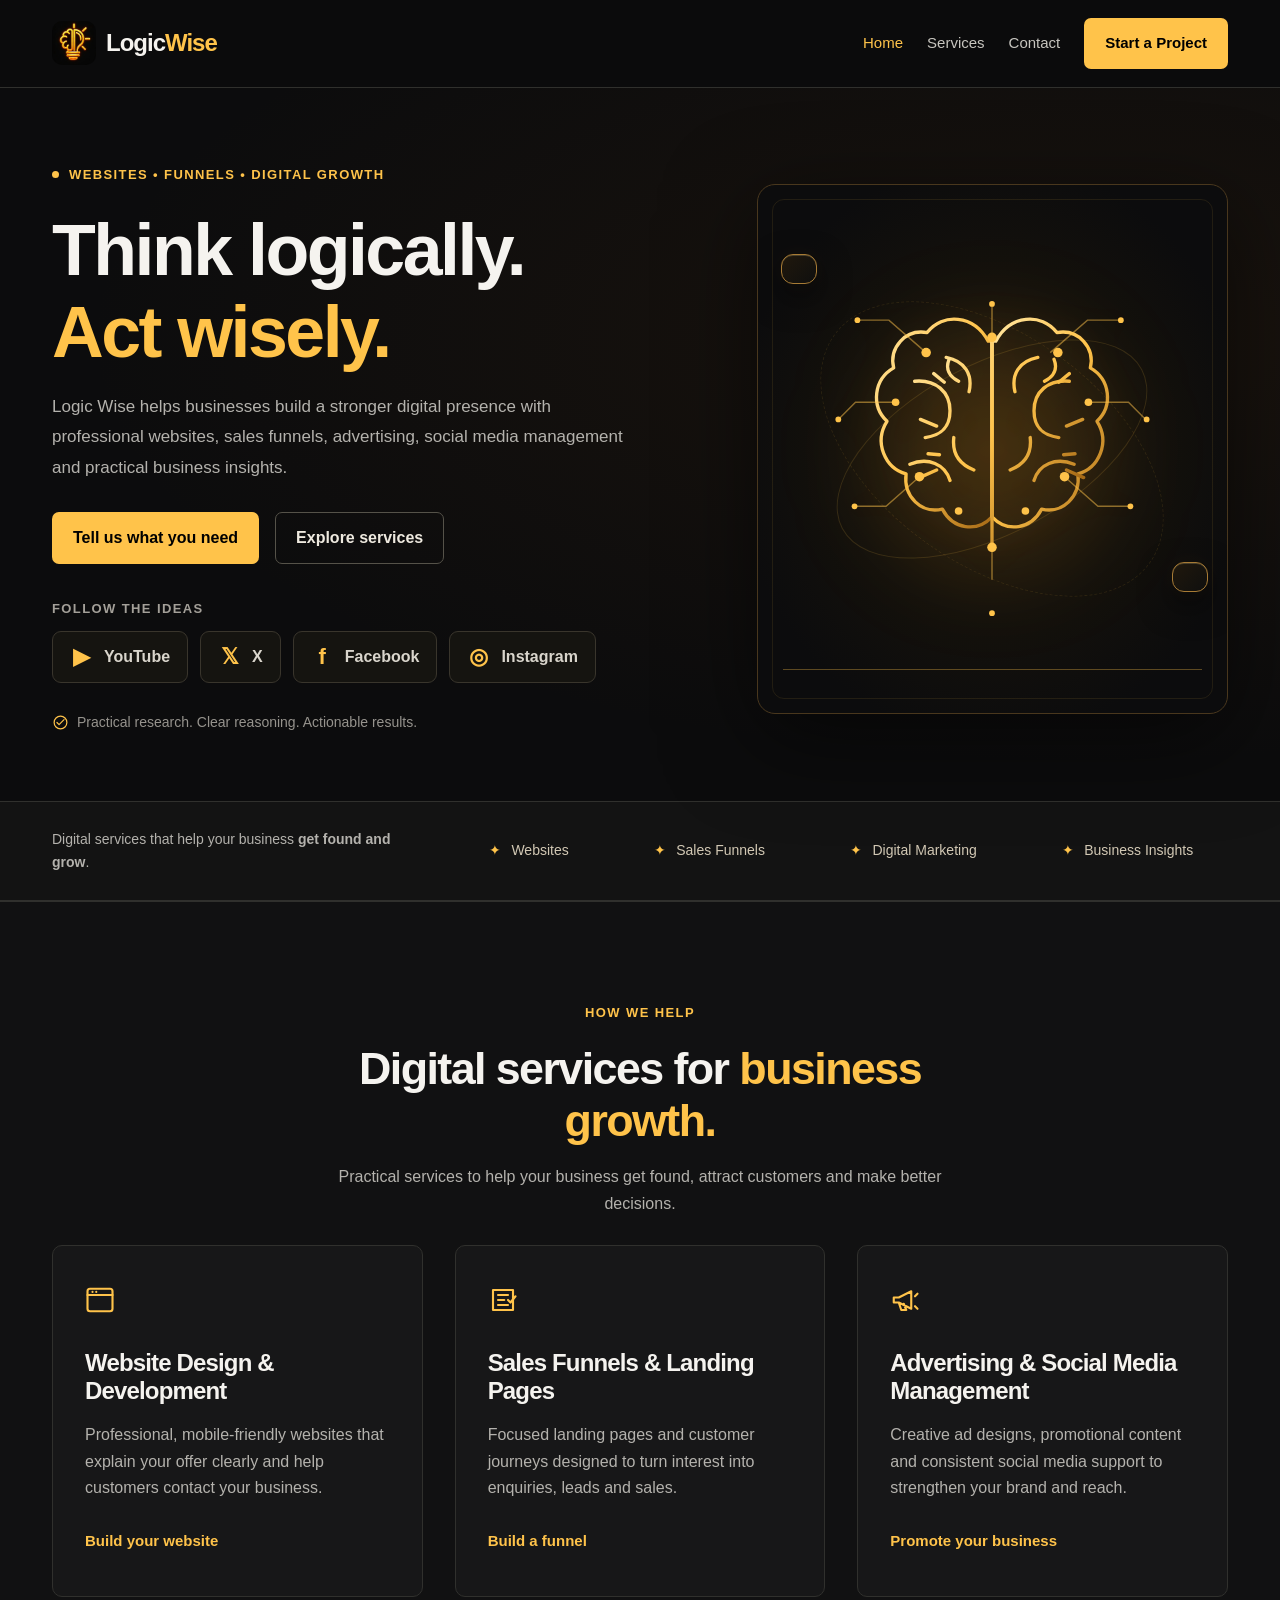
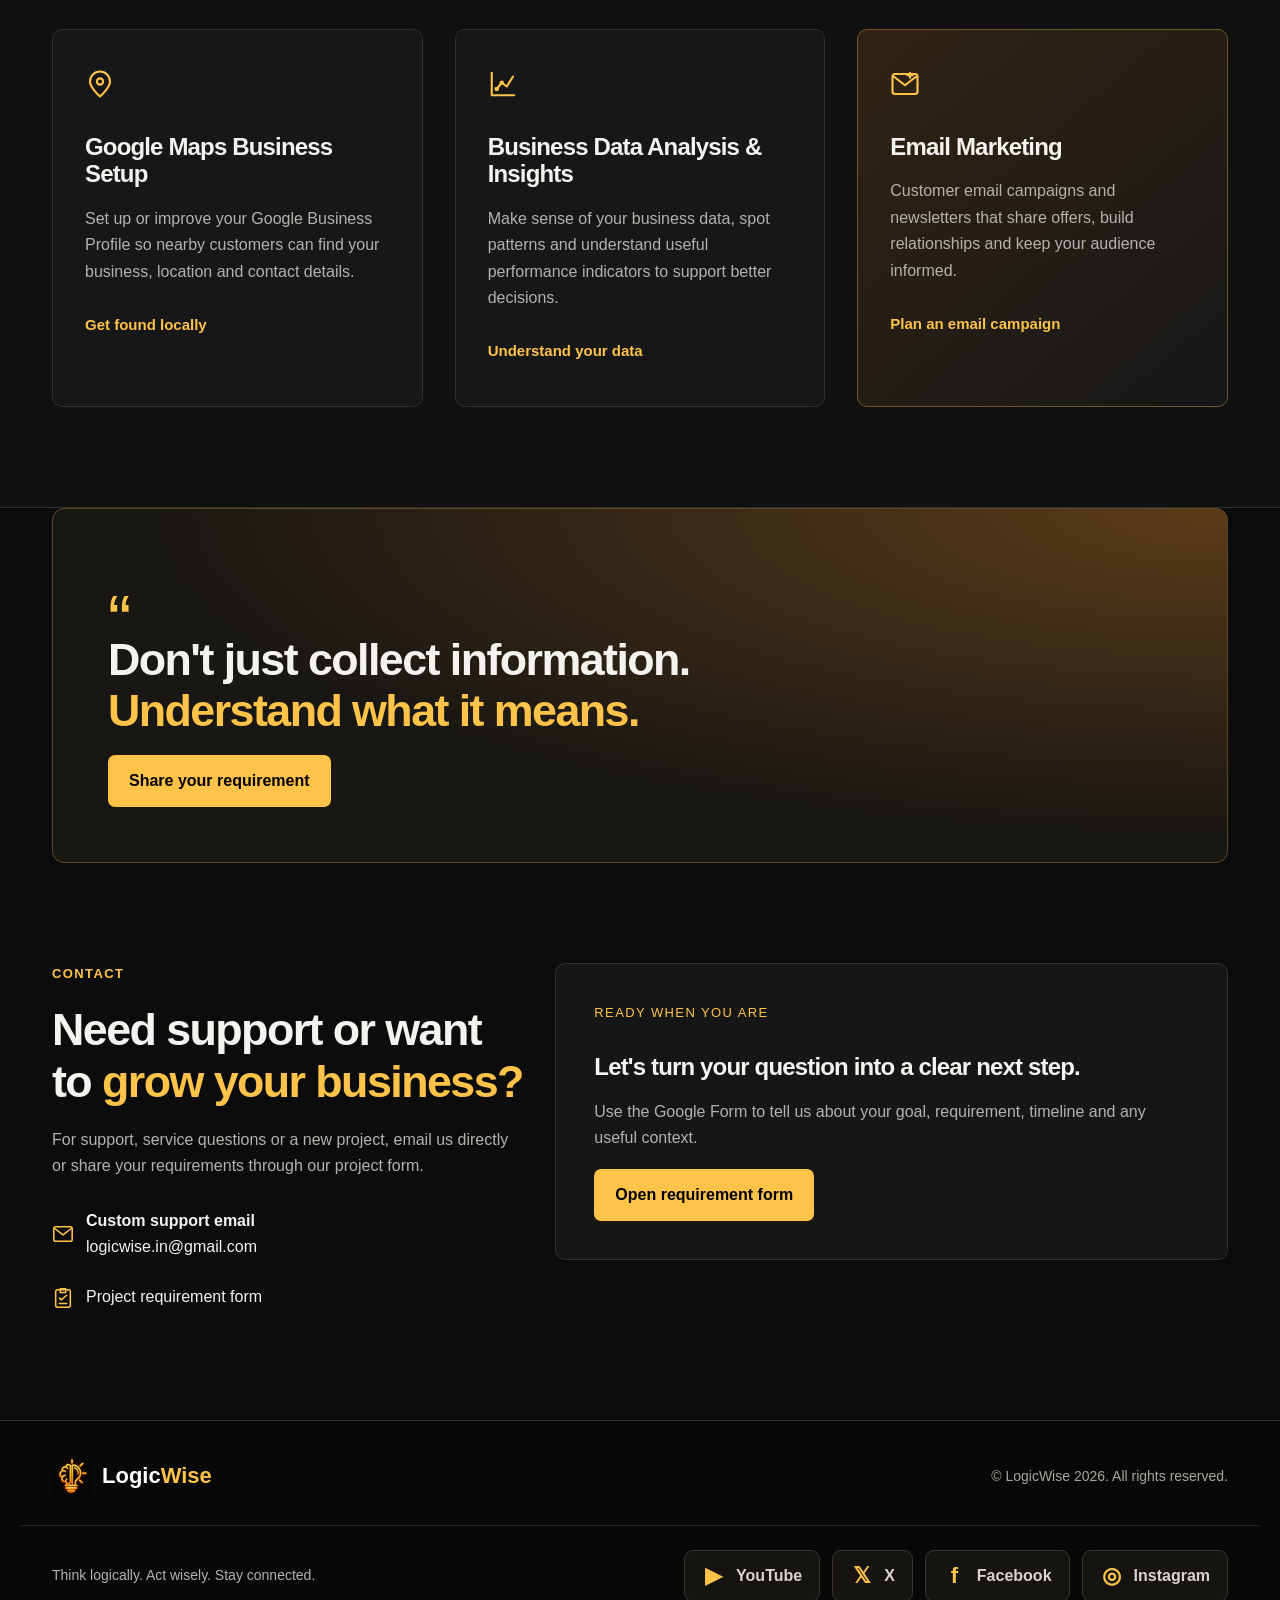
==== index.html @ a24db386 "Use Logic Wise logo in website header and footer" ====
<!doctype html>
<html lang="en">
<head>
  <meta charset="utf-8">
  <meta name="viewport" content="width=device-width, initial-scale=1">
  <meta name="theme-color" content="#0c0c0d">
  <meta property="og:title" content="Logic Wise | Websites, Funnels &amp; Digital Marketing">
  <meta property="og:description" content="Logic Wise helps businesses grow with website design, sales funnels, advertising, social media, Google Maps setup, business insights and email marketing.">
  <meta property="og:type" content="website">
  <title>Logic Wise | Website Design &amp; Digital Growth</title>
  <meta name="description" content="Logic Wise offers website design and development, sales funnels, advertising, social media management, Google Maps business setup, data analysis, business insights and email marketing.">
  <meta name="keywords" content="Logic Wise, website design, website development, sales funnel, landing page, advertising, social media management, Google Maps business setup, business data analysis, email marketing">
<link rel="icon" href="assets/img/logo.webp">
<link rel="stylesheet" href="assets/css/style.css">
<noscript><style>.navbar-collapse{display:block!important;max-height:none}.navbar-toggler{display:none!important}.navbar>.container{flex-wrap:wrap}.navbar-collapse{width:100%}.navbar-nav{flex-wrap:wrap}</style></noscript>
</head>
<body>
<a class="skip-link" href="#hero">Skip to content</a>
<header id="header" class="site-header">
  <nav class="navbar navbar-expand-lg py-3">
    <div class="container">
      <a class="navbar-brand d-flex align-items-center gap-2" href="#hero" aria-label="Logic Wise home">
        <img src="assets/img/logo.webp" alt="Logic Wise logo" class="brand-logo" width="44" height="44">
        <span class="brand-name">Logic<span>Wise</span></span>
      </a>
      <button class="navbar-toggler" type="button" aria-controls="mainNav" aria-expanded="false" aria-label="Toggle navigation">
        <span aria-hidden="true">☰</span>
      </button>
      <div class="collapse navbar-collapse" id="mainNav">
        <ul class="navbar-nav ms-auto align-items-lg-center gap-lg-2">
          <li class="nav-item"><a class="nav-link active" href="#hero">Home</a></li>
          <li class="nav-item"><a class="nav-link" href="#services">Services</a></li>
<li class="nav-item"><a class="nav-link" href="#contact">Contact</a></li>
          <li class="nav-item ms-lg-2"><a class="btn btn-primary rounded-pill px-4" target="_blank" rel="noopener noreferrer" href="https://docs.google.com/forms/d/e/1FAIpQLSdXcU4ocTIHJ3vsO30oyGMejlMOPfLSDJ4jtmfW_th48Pn7Lg/viewform?usp=header">Start a Project </a></li>
        </ul>
      </div>
    </div>
  </nav>
</header>

<main>
<section id="hero" class="hero-section">
  <div class="hero-grid"></div>
  <div class="container position-relative">
    <div class="row align-items-center g-5">
      <div class="col-lg-7">
        <div class="eyebrow"><span></span> Websites • Funnels • Digital Growth</div>
        <h1>Think logically.<br><em>Act wisely.</em></h1>
        <p class="hero-copy">Logic Wise helps businesses build a stronger digital presence with professional websites, sales funnels, advertising, social media management and practical business insights.</p>
        <div class="d-flex flex-wrap gap-3 mt-4">
          <a href="https://docs.google.com/forms/d/e/1FAIpQLSdXcU4ocTIHJ3vsO30oyGMejlMOPfLSDJ4jtmfW_th48Pn7Lg/viewform?usp=header" target="_blank" rel="noopener noreferrer" class="btn btn-primary btn-lg rounded-pill px-4">Tell us what you need </a>
          <a href="#services" class="btn btn-outline-dark btn-lg rounded-pill px-4">Explore services</a>
        </div>
        <div class="follow-label">FOLLOW THE IDEAS</div><nav class="social-links" aria-label="Follow Logic Wise"><a href="https://www.youtube.com/@LogicWise_in" target="_blank" rel="noopener noreferrer"><span aria-hidden="true">▶</span>YouTube</a><a href="https://x.com/Logicwise_in" target="_blank" rel="noopener noreferrer"><span aria-hidden="true">𝕏</span>X</a><a href="https://www.facebook.com/Logicwise.in/" target="_blank" rel="noopener noreferrer"><span aria-hidden="true">f</span>Facebook</a><a href="https://www.instagram.com/logicwise.in/" target="_blank" rel="noopener noreferrer"><span aria-hidden="true">◎</span>Instagram</a></nav><div class="hero-note mt-4"><svg class="line-icon" viewBox="0 0 24 24" fill="none" stroke="currentColor" stroke-width="1.7" stroke-linecap="round" stroke-linejoin="round" aria-hidden="true"><circle cx="12" cy="12" r="9"/><path d="m7 12 3 3 7-7"/></svg> Practical research. Clear reasoning. Actionable results.</div>
      </div>
      <div class="col-lg-5"><div class="brain-stage" role="img" aria-label="Original gold neural brain illustration representing logic, ideas and digital thinking"><div class="brain-orbit orbit-one"></div><div class="brain-orbit orbit-two"></div><div class="brain-glow"></div><svg class="brain-illustration" viewBox="0 0 440 440" aria-hidden="true"><defs><linearGradient id="brainGold" x1="0" y1="0" x2="1" y2="1"><stop offset="0" stop-color="#ffe5a0"/><stop offset=".48" stop-color="#ffc34a"/><stop offset="1" stop-color="#a66a16"/></linearGradient><filter id="brainShadow"><feGaussianBlur stdDeviation="2"/></filter></defs><g fill="none" stroke="url(#brainGold)" stroke-width="3.5" stroke-linecap="round" stroke-linejoin="round"><path d="M216 107c-15-28-48-30-64-9-23-4-40 16-35 37-21 12-24 40-7 56-14 22-2 49 20 55-3 24 16 42 38 37 11 21 36 25 52 8V107Z"/><path d="M224 107c15-28 48-30 64-9 23-4 40 16 35 37 21 12 24 40 7 56 14 22 2 49-20 55 3 24-16 42-38 37-11 21-36 25-52 8V107Z"/><path d="M220 103v220M139 149c22-2 37 11 37 31s-12 26-26 28m-16 28c19-8 37 0 42 17m-4-129c20 4 28 18 24 36m-16 48c-2 17 6 28 21 34M301 149c-22-2-37 11-37 31s12 26 26 28m16 28c-19-8-37 0-42 17m4-129c-20 4-28 18-24 36m16 48c2 17-6 28-21 34"/><path d="M175 126c-4 10 0 18 10 23m-40 40 17 7m-18 54 18-8m-3-101 11 9m-17 75 12 1m120-100c4 10 0 18-10 23m40 40-17 7m18 54-18-8m3-101-11 9m17 75-12 1"/></g><g fill="#ffc34a"><circle cx="151" cy="119" r="5"/><circle cx="119" cy="171" r="4"/><circle cx="144" cy="249" r="5"/><circle cx="185" cy="285" r="4"/><circle cx="289" cy="119" r="5"/><circle cx="321" cy="171" r="4"/><circle cx="296" cy="249" r="5"/><circle cx="255" cy="285" r="4"/><circle cx="220" cy="103" r="5"/><circle cx="220" cy="323" r="5"/></g><g fill="none" stroke="#ffc34a" stroke-opacity=".5" stroke-width="1.5"><path d="M151 119 112 85H79m202 34 39-34h35M119 171H77l-18 18m262-18h42l18 18M144 249l-35 31H76m220-31 35 31h33M220 103V68m0 255v34"/></g><g fill="#ffc34a"><circle cx="79" cy="85" r="3"/><circle cx="355" cy="85" r="3"/><circle cx="59" cy="189" r="3"/><circle cx="382" cy="189" r="3"/><circle cx="76" cy="280" r="3"/><circle cx="365" cy="280" r="3"/><circle cx="220" cy="68" r="3"/><circle cx="220" cy="392" r="3"/></g></svg><div class="brain-label brain-label-top"></div><div class="brain-label brain-label-bottom"></div><div class="brain-stage-caption"></div></div></div>
    </div>
  </div>
</section>

<section class="trust-strip">
  <div class="container">
    <div class="row align-items-center g-3">
      <div class="col-lg-4"><p class="mb-0">Digital services that help your business <strong>get found and grow</strong>.</p></div>
      <div class="col-lg-8"><div class="trust-items"><span>Websites</span><span>Sales Funnels</span><span>Digital Marketing</span><span>Business Insights</span></div></div>
    </div>
  </div>
</section>

<section id="services" class="services-section section-padding">
  <div class="container">
    <div class="section-heading text-center mx-auto">
      <div class="section-kicker">How we help</div>
      <h2>Digital services for <span>business growth.</span></h2>
      <p>Practical services to help your business get found, attract customers and make better decisions.</p>
    </div>
    <div class="row g-4 mt-4">
      <div class="col-md-6 col-lg-4"><article class="service-card"><div class="service-icon"><svg class="line-icon" viewBox="0 0 24 24" fill="none" stroke="currentColor" stroke-width="1.7" stroke-linecap="round" stroke-linejoin="round" aria-hidden="true"><rect x="2" y="3" width="20" height="18" rx="2"/><path d="M2 8h20M6 5.5h.01m3 0h.01"/></svg></div><h3>Website Design &amp; Development</h3><p>Professional, mobile-friendly websites that explain your offer clearly and help customers contact your business.</p><a href="#contact">Build your website</a></article></div>
      <div class="col-md-6 col-lg-4"><article class="service-card"><div class="service-icon"><svg class="line-icon" viewBox="0 0 24 24" fill="none" stroke="currentColor" stroke-width="1.7" stroke-linecap="round" stroke-linejoin="round" aria-hidden="true"><path d="M4 4h16v16H4zM8 8h8M8 12h5m-5 4h8"/><path d="m16 12 2 2 4-5"/></svg></div><h3>Sales Funnels &amp; Landing Pages</h3><p>Focused landing pages and customer journeys designed to turn interest into enquiries, leads and sales.</p><a href="#contact">Build a funnel</a></article></div>
      <div class="col-md-6 col-lg-4"><article class="service-card"><div class="service-icon"><svg class="line-icon" viewBox="0 0 24 24" fill="none" stroke="currentColor" stroke-width="1.7" stroke-linecap="round" stroke-linejoin="round" aria-hidden="true"><path d="M3 10v4h4l10 5V5L7 10H3Zm4 4 2 6h4l-2-5"/><path d="M20 9l2-2m-2 10 2 2"/></svg></div><h3>Advertising &amp; Social Media Management</h3><p>Creative ad designs, promotional content and consistent social media support to strengthen your brand and reach.</p><a href="#contact">Promote your business</a></article></div>
      <div class="col-md-6 col-lg-4"><article class="service-card"><div class="service-icon"><svg class="line-icon" viewBox="0 0 24 24" fill="none" stroke="currentColor" stroke-width="1.7" stroke-linecap="round" stroke-linejoin="round" aria-hidden="true"><path d="M20 10c0 5-8 12-8 12S4 15 4 10a8 8 0 1 1 16 0Z"/><circle cx="12" cy="10" r="2.5"/></svg></div><h3>Google Maps Business Setup</h3><p>Set up or improve your Google Business Profile so nearby customers can find your business, location and contact details.</p><a href="#contact">Get found locally</a></article></div>
      <div class="col-md-6 col-lg-4"><article class="service-card"><div class="service-icon"><svg class="line-icon" viewBox="0 0 24 24" fill="none" stroke="currentColor" stroke-width="1.7" stroke-linecap="round" stroke-linejoin="round" aria-hidden="true"><path d="M3 3v18h18M7 16l4-5 4 3 5-8"/><circle cx="7" cy="16" r="1"/><circle cx="11" cy="11" r="1"/></svg></div><h3>Business Data Analysis &amp; Insights</h3><p>Make sense of your business data, spot patterns and understand useful performance indicators to support better decisions.</p><a href="#contact">Understand your data</a></article></div>
      <div class="col-md-6 col-lg-4"><article class="service-card featured"><div class="service-icon"><svg class="line-icon" viewBox="0 0 24 24" fill="none" stroke="currentColor" stroke-width="1.7" stroke-linecap="round" stroke-linejoin="round" aria-hidden="true"><rect x="2" y="4" width="20" height="16" rx="2"/><path d="m3 6 9 7 9-7M16 3v4m-2-2h4"/></svg></div><h3>Email Marketing</h3><p>Customer email campaigns and newsletters that share offers, build relationships and keep your audience informed.</p><a href="#contact">Plan an email campaign</a></article></div>
    </div>
  </div>
</section>

<section class="statement-section">
  <div class="container">
    <div class="statement-box">
      <div class="statement-mark">“</div>
      <h2>Don't just collect information.<br><span>Understand what it means.</span></h2>
      <a href="https://docs.google.com/forms/d/e/1FAIpQLSdXcU4ocTIHJ3vsO30oyGMejlMOPfLSDJ4jtmfW_th48Pn7Lg/viewform?usp=header" target="_blank" rel="noopener noreferrer" class="btn btn-light rounded-pill px-4">Share your requirement </a>
    </div>
  </div>
</section>

<section id="contact" class="section-padding contact-section">
  <div class="container">
    <div class="row g-5 align-items-start">
      <div class="col-lg-5">
        <div class="section-kicker">Contact</div>
        <h2>Need support or want to <span>grow your business?</span></h2>
        <p class="text-muted mt-3">For support, service questions or a new project, email us directly or share your requirements through our project form.</p>
        <div class="contact-details mt-4">
          <a href="mailto:logicwise.in@gmail.com"><svg class="line-icon" viewBox="0 0 24 24" fill="none" stroke="currentColor" stroke-width="1.7" stroke-linecap="round" stroke-linejoin="round" aria-hidden="true"><rect x="2" y="4" width="20" height="16" rx="2"/><path d="m3 6 9 7 9-7"/></svg><span><strong>Custom support email</strong><br>logicwise.in@gmail.com</span></a>
          <a href="https://docs.google.com/forms/d/e/1FAIpQLSdXcU4ocTIHJ3vsO30oyGMejlMOPfLSDJ4jtmfW_th48Pn7Lg/viewform?usp=header" target="_blank" rel="noopener noreferrer"><svg class="line-icon" viewBox="0 0 24 24" fill="none" stroke="currentColor" stroke-width="1.7" stroke-linecap="round" stroke-linejoin="round" aria-hidden="true"><rect x="4" y="3" width="16" height="19" rx="2"/><path d="M9 2h6v4H9zM8 12l2 2 6-5M8 18h8"/></svg><span>Project requirement form</span></a>
        </div>
      </div>
      <div class="col-lg-7">
        <div class="contact-card">
          <div class="contact-card-top"><span>READY WHEN YOU ARE</span></div>
          <h3>Let's turn your question into a clear next step.</h3>
          <p>Use the Google Form to tell us about your goal, requirement, timeline and any useful context.</p>
          <a class="btn btn-primary btn-lg rounded-pill px-4" target="_blank" rel="noopener noreferrer" href="https://docs.google.com/forms/d/e/1FAIpQLSdXcU4ocTIHJ3vsO30oyGMejlMOPfLSDJ4jtmfW_th48Pn7Lg/viewform?usp=header">Open requirement form </a>
        </div>
      </div>
    </div>
  </div>
</section>
</main>

<footer class="footer">
  <div class="container">
    <div class="row align-items-center g-3">
      <div class="col-md-6 d-flex align-items-center gap-2"><img src="assets/img/logo.webp" alt="Logic Wise logo" class="footer-logo" width="40" height="40" loading="lazy"><strong>Logic<span>Wise</span></strong></div>
      <div class="col-md-6 text-md-end"><span>© LogicWise 2026. All rights reserved.</span></div>
    </div>
  </div>
<div class="container footer-social"><p>Think logically. Act wisely. Stay connected.</p><nav class="social-links" aria-label="Logic Wise social accounts"><a href="https://www.youtube.com/@LogicWise_in" target="_blank" rel="noopener noreferrer"><span aria-hidden="true">▶</span>YouTube</a><a href="https://x.com/Logicwise_in" target="_blank" rel="noopener noreferrer"><span aria-hidden="true">𝕏</span>X</a><a href="https://www.facebook.com/Logicwise.in/" target="_blank" rel="noopener noreferrer"><span aria-hidden="true">f</span>Facebook</a><a href="https://www.instagram.com/logicwise.in/" target="_blank" rel="noopener noreferrer"><span aria-hidden="true">◎</span>Instagram</a></nav></div></footer>



<script src="assets/js/main.js" defer></script>
</body>
</html>
---- assets/css/style.css ----
:root {
  --bg:#0c0c0d;
  --panel:#161617;
  --gold:#ffc34a;
  --muted:#b4b2ad;
  --line:#30302d;
  --bs-body-color:#f5f3ef}
* {
  box-sizing:border-box}
html {
  scroll-behavior:smooth;
  scroll-padding-top:100px}
body {
  margin:0;
  background:var(--bg);
  color:#f5f3ef;
  font:16px/1.65 Arial,Helvetica,sans-serif}
a {
  color:inherit;
  text-decoration:none}
img {
  max-width:100%;
  display:block}
button {
  font:inherit}
h1,h2,h3,h4,h5,p {
  margin:0 0 18px}
h1,h2,h3,h4,h5 {
  line-height:1.15;
  letter-spacing:-.035em}
h1 {
  font-size:clamp(44px,5.6vw,78px);
  font-weight:800;
  margin-top:24px}
h1 em {
  font-style:normal;
  color:var(--gold)}
h2 {
  font-size:clamp(32px,3.5vw,46px)}
h2 span {
  color:var(--gold)}
h3 {
  font-size:24px}
h4 {
  font-size:22px}
h5 {
  font-size:20px}
p {
  color:var(--muted)}
.container {
  max-width:1240px;
  margin:auto;
  padding:0 32px}
.row {
  display:flex;
  flex-wrap:wrap;
  margin:0 -16px;
  row-gap:32px}
.row>[class*=col-] {
  padding:0 16px;
  width:100%}
.d-flex {
  display:flex}
.flex-wrap {
  flex-wrap:wrap}
.align-items-center {
  align-items:center}
.align-items-start {
  align-items:flex-start}
.gap-2 {
  gap:10px}
.gap-3 {
  gap:16px}
.mt-2 {
  margin-top:14px}
.mt-3 {
  margin-top:20px}
.mt-4 {
  margin-top:28px}
.mb-0 {
  margin-bottom:0}
.text-center {
  text-align:center}
.mx-auto {
  margin-left:auto;
  margin-right:auto}
.section-padding {
  padding:100px 0}
.section-kicker,.eyebrow,.mini-label,.follow-label {
  color:var(--gold);
  font-size:11px;
  letter-spacing:2px;
  font-weight:700;
  text-transform:uppercase;
  margin-bottom:20px}
.eyebrow {
  display:flex;
  align-items:center;
  gap:10px}
.eyebrow span {
  width:7px;
  height:7px;
  background:var(--gold);
  border-radius:50%}
.site-header {
  position:sticky;
  top:0;
  z-index:20;
  background:#0c0c0df2;
  border-bottom:1px solid var(--line);
  backdrop-filter:blur(16px)}
.navbar>.container {
  display:flex;
  align-items:center;
  justify-content:space-between;
  gap:24px;
  width:100%}
.navbar {
  padding:18px 0}
.brand-logo {
  width:44px;
  height:44px;
  border-radius:10px}
.brand-name {
  font-size:24px;
  font-weight:800;
  letter-spacing:-1px}
.brand-name span,.footer strong span {
  color:var(--gold)}
.navbar-nav {
  display:flex;
  align-items:center;
  gap:24px;
  list-style:none;
  margin:0;
  padding:0}
.nav-link {
  font-size:13px;
  color:#c7c5bf}
.nav-link:hover {
  color:var(--gold)}
.navbar-toggler {
  display:none;
  color:var(--gold);
  background:transparent;
  border:1px solid var(--line);
  border-radius:8px;
  padding:4px 12px;
  font-size:25px}
.btn {
  display:inline-flex;
  align-items:center;
  justify-content:center;
  padding:13px 20px;
  border-radius:7px;
  font-size:13px;
  font-weight:700;
  line-height:1.5;
  transition:background .2s,transform .2s;
  border:1px solid transparent}
.btn:hover {
  transform:translateY(-2px)}
.btn-primary,.btn-light {
  background:var(--gold);
  color:#171307}
.btn-primary:hover,.btn-light:hover {
  background:#ffd780}
.btn-outline-dark {
  border-color:#555249;
  color:#eee9df;
  background:transparent}
.btn-outline-dark:hover {
  background:#24221c}
.hero-section {
  padding:76px 0 66px;
  background:radial-gradient(ellipse at 85% 35%,#50300f33,transparent 65%)}
.hero-copy {
  max-width:590px;
  font-size:17px;
  line-height:1.8}
.hero-note {
  font-size:12px;
  color:#96938d}
.follow-label {
  margin-top:34px;
  margin-bottom:12px;
  color:#a4a099}
.social-links {
  display:flex;
  flex-wrap:wrap;
  gap:8px}
.social-links a {
  display:flex;
  align-items:center;
  gap:8px;
  border:1px solid #39352c;
  border-radius:6px;
  padding:8px 10px;
  font-size:11px;
  color:#d9d5cc;
  background:#151410}
.social-links a>span:first-child {
  font-size:16px;
  color:var(--gold);
  font-weight:bold}
.social-links a:hover {
  border-color:var(--gold);
  background:#2a2113}
.external {
  color:#a29a8d}
.brand-art {
  border:1px solid #4c3820;
  border-radius:14px;
  overflow:hidden;
  background:#100f0c;
  box-shadow:0 20px 80px #0006;
  transform:rotate(1deg)}
.brand-art img {
  width:100%;
  height:auto}
.art-caption {
  padding:30px}
.art-caption span {
  display:block;
  font-size:10px;
  letter-spacing:2px;
  color:var(--gold);
  margin-bottom:16px}
.art-caption strong {
  font-size:28px;
  line-height:1.25;
  letter-spacing:-1px}
.trust-strip {
  border-block:1px solid var(--line);
  padding:26px 0;
  background:#131313;
  font-size:12px}
.trust-items {
  display:flex;
  flex-wrap:wrap;
  justify-content:space-around;
  gap:16px;
  color:#d2c8b4}
.trust-items span:before {
  content:'✦';
  color:var(--gold);
  margin-right:10px}
.lead {
  font-size:20px}
.point {
  display:flex;
  gap:14px}
.point p {
  font-size:14px}
.point i {
  color:var(--gold)}
.services-section {
  background:#111112;
  border-block:1px solid var(--line)}
.section-heading {
  max-width:630px}
.service-card {
  height:100%;
  padding:32px;
  border:1px solid var(--line);
  border-radius:10px;
  background:#171718;
  position:relative}
.service-card p {
  font-size:14px}
.service-card a {
  font-size:13px;
  color:var(--gold)}
.service-icon {
  font-size:25px;
  color:var(--gold);
  margin-bottom:30px}
.service-no {
  position:absolute;
  right:28px;
  top:29px;
  color:#80786b;
  font-size:12px}
.service-card.featured {
  border-color:#72562a;
  background:linear-gradient(140deg,#302414,#171718)}
.process-item {
  display:flex;
  gap:28px;
  border-bottom:1px solid var(--line);
  padding:24px 0}
.process-item:first-child {
  padding-top:0}
.process-item p {
  font-size:14px;
  margin-bottom:0}
.process-number {
  color:var(--gold);
  font-size:14px}
.statement-box {
  padding:55px;
  border:1px solid #604721;
  border-radius:12px;
  background:radial-gradient(at top right,#5b3c19,#191713 65%)}
.statement-mark {
  font-size:70px;
  color:var(--gold);
  height:70px}
.contact-details {
  display:grid;
  gap:15px;
  font-size:14px}
.contact-details a {
  overflow-wrap:anywhere}
.contact-card {
  padding:38px;
  border:1px solid var(--line);
  border-radius:10px;
  background:var(--panel)}
.contact-card-top {
  font-size:11px;
  color:var(--gold);
  letter-spacing:2px;
  margin-bottom:30px}
.footer {
  border-top:1px solid var(--line);
  padding:36px 0 28px;
  background:#080808;
  font-size:12px;
  color:#aaa69e}
.footer-logo {
  width:40px;
  height:40px;
  border-radius:8px}
.footer strong {
  font-size:22px;
  color:white}
.footer-social {
  margin-top:28px;
  padding-top:24px;
  border-top:1px solid #242321;
  display:flex;
  justify-content:space-between;
  align-items:center;
  gap:20px}
.footer-social p {
  margin:0}
.videos-section {
  border-bottom:1px solid var(--line)}
.video-heading {
  display:flex;
  justify-content:space-between;
  align-items:center;
  gap:35px}
.video-heading h2 {
  max-width:600px}
.video-heading>.btn {
  flex-shrink:0}
.channel-card {
  display:flex;
  align-items:center;
  gap:28px;
  padding:32px;
  margin-top:22px;
  border:1px solid #554126;
  border-radius:10px;
  background:linear-gradient(110deg,#251c10,#141414)}
.channel-card p {
  margin:0}
.channel-arrow {
  margin-left:auto;
  color:var(--gold);
  font-size:30px}
.play-mark {
  display:grid;
  place-items:center;
  flex-shrink:0;
  width:74px;
  height:74px;
  background:var(--gold);
  color:#171307;
  border-radius:50%;
  font-size:24px}
.channel-card .section-kicker {
  margin-bottom:12px}
.video-grid {
  display:grid;
  grid-template-columns:repeat(3,1fr);
  gap:24px}
.video-card {
  border:1px solid var(--line);
  border-radius:10px;
  overflow:hidden;
  background:var(--panel)}
.video-card img {
  aspect-ratio:16/9;
  object-fit:cover;
  width:100%}
.video-card h3 {
  padding:20px;
  margin:0;
  font-size:20px}
.video-card p {
  padding:0 20px 20px;
  margin:0;
  font-size:13px;
  color:var(--gold)}
.skip-link {
  position:fixed;
  top:-100px;
  left:16px;
  z-index:100;
  background:var(--gold);
  color:black;
  padding:12px}
.skip-link:focus {
  top:12px}
:focus-visible {
  outline:3px solid var(--gold);
  outline-offset:5px}

@media(min-width:768px) {
  .row>.col-md-6 {
  width:50%}
.text-md-end {
  text-align:right}
}

@media(min-width:992px) {
  .row>.col-lg-4 {
  width:33.333%}
.row>.col-lg-5 {
  width:41.666%}
.row>.col-lg-7 {
  width:58.333%}
.row>.col-lg-8 {
  width:66.666%}
}

@media(max-width:1100px) {
  .navbar-nav {
  gap:14px}
.navbar-nav .btn {
  padding:10px}
.brand-name {
  font-size:21px}
}

@media(max-width:991px) {
  .navbar-toggler {
  display:block}
.navbar>.container {
  flex-wrap:wrap}
.navbar-collapse {
  display:none;
  width:100%}
.navbar-collapse.show {
  display:block}
.navbar-nav {
  align-items:stretch;
  flex-direction:column;
  padding:15px 0}
.nav-link {
  display:block;
  padding:8px}
.hero-section {
  padding-top:46px}
.brand-art {
  transform:none;
  max-width:650px;
  margin:12px auto 0}
.video-heading {
  align-items:flex-start;
  flex-direction:column;
  gap:10px}
.footer-social {
  flex-direction:column;
  align-items:flex-start}
.section-padding {
  padding:65px 0}
}

@media(max-width:600px) {
  .container {
  padding:0 20px}
.hero-copy {
  font-size:16px}
.hero-section h1 {
  font-size:48px}
.hero-section .btn {
  width:100%}
.section-padding {
  padding:50px 0}
.statement-box,.contact-card {
  padding:28px}
.channel-card {
  align-items:flex-start;
  padding:22px;
  gap:18px;
  flex-wrap:wrap}
.play-mark {
  width:48px;
  height:48px;
  font-size:18px}
.channel-card>div {
  flex:1;
  min-width:170px}
.channel-arrow {
  display:none}
.channel-card h3 {
  font-size:21px}
.video-grid {
  grid-template-columns:1fr}
.trust-items {
  justify-content:flex-start}
.art-caption {
  padding:22px}
.art-caption strong {
  font-size:25px}
}

@media(prefers-reduced-motion:reduce) {
  html {
  scroll-behavior:auto}
* {
  transition:none!important}
}

[hidden] {
  display:none!important}

/* Readability and interaction refinements */
.social-links {
  gap:12px}

.social-links a {
  min-height:50px;
  padding:12px 17px;
  font-size:14px;
  font-weight:600;
  gap:11px;
  border-radius:9px;
  transition:background .18s,border-color .18s,transform .18s}

.social-links a>span:first-child {
  font-size:22px;
  min-width:23px;
  text-align:center;
  line-height:1}

.social-links a:hover {
  background:#302511;
  border-color:var(--gold);
  transform:translateY(-2px)}

.btn-primary,.btn-light,.btn-primary:hover,.btn-light:hover,.btn-primary:focus-visible,.btn-light:focus-visible {
  color:#000;
  font-weight:800}

.btn {
  min-height:48px;
  font-size:14px;
  gap:9px}

.navbar-nav .btn {
  font-size:13px}

.line-icon {
  display:inline-block;
  flex-shrink:0;
  width:22px;
  height:22px;
  vertical-align:middle}

.point>.line-icon {
  color:var(--gold);
  margin-top:2px}

.service-icon .line-icon {
  width:30px;
  height:30px}

.hero-note {
  display:flex;
  align-items:center;
  gap:8px}

.hero-note .line-icon {
  width:17px;
  height:17px;
  color:var(--gold)}

.contact-details a {
  display:flex;
  align-items:center;
  gap:12px;
  min-height:44px}

.contact-details .line-icon {
  color:var(--gold)}

.service-card {
  transition:border-color .2s,background .2s}

.service-card:hover {
  border-color:#8e6d33}

.service-card a {
  display:inline-flex;
  align-items:center;
  min-height:44px;
  font-weight:600;
  text-underline-offset:5px}

.service-card a:hover {
  text-decoration:underline}

.footer-social {
  flex-wrap:wrap}
.footer-social .social-links {
  justify-content:flex-start}

.channel-card:hover {
  border-color:var(--gold)}

@media(max-width:600px) {
  .social-links {
  display:grid;
  grid-template-columns:repeat(2,minmax(0,1fr));
  width:100%;
  gap:10px}
.social-links a {
  font-size:14px;
  padding:12px;
  min-height:52px}
.social-links a:last-child {
  grid-column:1/-1;
  justify-content:center}
.hero-note {
  align-items:flex-start}
.footer-social {
  gap:18px}
}


/* Larger supporting text and clear yellow-button labels. */
.section-kicker,.eyebrow,.mini-label,.follow-label {
  font-size:13px;
  letter-spacing:1.4px}

.nav-link {
  font-size:15px}

.hero-note,.trust-strip,.footer {
  font-size:14px}

.art-caption span,.contact-card-top {
  font-size:13px;
  letter-spacing:1.4px}

.point p,.service-card p,.process-item p,.contact-details,.video-card p {
  font-size:16px}

.service-card a,.navbar-nav .btn {
  font-size:15px}

.btn,.social-links a {
  font-size:16px}

.btn-primary,.btn-light,.btn-primary:visited,.btn-light:visited,
.btn-primary:hover,.btn-light:hover,.btn-primary:active,.btn-light:active,
.btn-primary:focus,.btn-light:focus,
.btn-primary *,.btn-light * {
  color:#000!important;
  -webkit-text-fill-color:#000!important;
  font-weight:800}

@media(max-width:600px) {
  .social-links a {
  font-size:16px}
.section-kicker,.eyebrow,.follow-label {
  letter-spacing:1px}
}


/* Responsive finishing: content stays legible from 320px to wide desktops. */
.row>[class*=col-] {
  min-width:0}

.navbar-brand {
  flex-shrink:0}

.brand-art img {
  height:auto;
  aspect-ratio:1672/941}

.btn {
  white-space:normal;
  text-align:center;
  max-width:100%}

.video-card {
  min-width:0}

.video-card h3 {
  overflow-wrap:anywhere}

.social-links a {
  white-space:nowrap}

.nav-link.active {
  color:var(--gold)}

@media(min-width:768px) and (max-width:991px) {
  .video-grid {
  grid-template-columns:repeat(2,minmax(0,1fr))}
}

@media(min-width:992px) and (max-width:1199px) {
  
 .navbar-toggler {
  display:block}
.navbar>.container {
  flex-wrap:wrap}

 .navbar-collapse {
  display:none;
  width:100%}
.navbar-collapse.show {
  display:block}

 .navbar-nav {
  align-items:stretch;
  flex-direction:column;
  padding:15px 0;
  gap:12px}

 .nav-link {
  display:block;
  padding:8px}
.navbar-nav .btn {
  width:100%}

 .hero-section .row>.col-lg-7 {
  width:55%}
.hero-section .row>.col-lg-5 {
  width:45%}

 h1 {
  font-size:60px}
.art-caption strong {
  font-size:24px}

 .video-heading {
  flex-wrap:wrap}

}

@media(max-width:1199px) {
  .navbar-collapse {
  max-height:calc(100dvh - 100px);
  overflow-y:auto}
html {
  scroll-padding-top:96px}
}

@media(min-width:1200px) {
  .navbar-collapse {
  display:block}
}

@media(max-width:767px) {
  .video-grid {
  grid-template-columns:minmax(0,1fr)}
.video-heading {
  width:100%}
.video-heading>.btn {
  flex-shrink:1}
}

@media(max-width:374px) {
  
 .container {
  padding:0 16px}
.hero-section h1 {
  font-size:42px}

 .brand-name {
  font-size:20px}
.navbar>.container {
  gap:12px}

 .social-links a {
  padding:11px 8px;
  gap:7px;
  font-size:15px}

 .eyebrow {
  font-size:12px;
  letter-spacing:.7px}
.contact-card,.statement-box {
  padding:22px}

}

@media(prefers-reduced-motion:reduce) {
  * {
  scroll-behavior:auto!important;
  transition:none!important}
}



/* Original Logic Wise neural-brain hero art: image-free and responsive. */
.brand-brain{display:inline-grid;place-items:center;width:44px;height:44px;flex:0 0 44px;border:1px solid #624a24;border-radius:12px;background:linear-gradient(145deg,#251b0b,#100f0c);color:var(--gold)}
.brand-brain svg{width:34px;height:34px;fill:none;stroke:currentColor;stroke-width:2.4;stroke-linecap:round;stroke-linejoin:round}
.footer-brain{width:40px;height:40px;flex-basis:40px;border-radius:9px}
.footer-brain svg{width:31px;height:31px}
.brain-stage{position:relative;min-height:530px;display:flex;align-items:center;justify-content:center;overflow:hidden;border:1px solid #49371d;border-radius:18px;background:radial-gradient(ellipse at center,#2b1d0c 0%,#14110c 45%,#0c0c0d 78%);box-shadow:0 24px 90px #0008}
.brain-stage:before{content:"";position:absolute;inset:14px;border:1px solid #ffc34a18;border-radius:12px;pointer-events:none}
.brain-glow{position:absolute;width:220px;height:220px;border-radius:50%;background:#ffb52a20;filter:blur(55px)}
.brain-illustration{position:relative;z-index:2;width:min(100%,420px);height:auto;overflow:visible;filter:drop-shadow(0 0 16px #ffc34a16)}
.brain-orbit{position:absolute;border:1px solid #ffc34a24;border-radius:50%;transform:rotate(-28deg)}
.orbit-one{width:340px;height:170px}.orbit-two{width:390px;height:230px;transform:rotate(36deg);border-style:dashed;opacity:.7}
.brain-label{position:absolute;z-index:3;display:flex;flex-direction:column;gap:4px;padding:12px 15px;border:1px solid #59421f;border-radius:8px;background:#11100de8;box-shadow:0 10px 35px #0005}
.brain-label span,.brain-stage-caption>span{font-size:10px;letter-spacing:1.6px;color:var(--gold);font-weight:700}
.brain-label strong{font-size:13px;color:#f5f3ef}
.brain-label-top{top:13%;left:5%}.brain-label-bottom{right:4%;bottom:23%}
.brain-stage-caption{position:absolute;z-index:3;left:25px;bottom:25px;right:25px;padding-top:16px;border-top:1px solid #49371d}
.brain-stage-caption>span{display:block;margin-bottom:8px}
.brain-stage-caption strong{font-size:clamp(23px,2.4vw,31px);line-height:1.2;letter-spacing:-1px;color:#f5f3ef}
@media(max-width:991px){.brain-stage{min-height:500px;max-width:650px;margin:10px auto 0}.brain-illustration{width:min(88%,400px)}}
@media(max-width:600px){.brain-stage{min-height:430px}.brain-illustration{width:100%;max-width:360px}.brain-label{padding:9px 10px}.brain-label-top{top:8%;left:3%}.brain-label-bottom{right:3%;bottom:25%}.brain-label strong{font-size:11px}.brain-label span,.brain-stage-caption>span{font-size:9px}.brain-stage-caption{left:18px;right:18px;bottom:18px}.orbit-one{width:280px;height:140px}.orbit-two{width:300px;height:180px}}


/* Premium, clearer Logic Wise brain-stage messaging */
.brain-label {
  gap: 6px;
  padding: 14px 17px;
  border: 1px solid #a77b35;
  border-radius: 12px;
  background: linear-gradient(135deg, #21190dF5, #10100ff2);
  box-shadow: 0 12px 32px #0008, inset 0 1px 0 #ffe4a033, 0 0 22px #ffc34a0c;
  backdrop-filter: blur(12px);
}
.brain-label span {
  font-size: 10px;
  letter-spacing: 1.8px;
  color: #ffd780;
}
.brain-label strong {
  font-size: 15px;
  font-weight: 800;
  letter-spacing: -.25px;
  color: #fffaf0;
}
.brain-label strong i {
  color: var(--gold);
  font-style: normal;
  padding: 0 3px;
}
.brain-stage-caption {
  padding-top: 18px;
  border-top: 1px solid #ffc34a55;
}
.brain-stage-caption>span {
  display: inline-flex;
  align-items: center;
  gap: 9px;
  margin-bottom: 10px;
  color: #ffd780;
  font-size: 11px;
  letter-spacing: 2px;
}
.brain-stage-caption>span:before {
  content: "";
  width: 22px;
  height: 2px;
  background: var(--gold);
  box-shadow: 0 0 10px #ffc34a99;
}
.brain-stage-caption strong {
  display: block;
  max-width: 320px;
  font-size: clamp(27px, 2.8vw, 36px);
  line-height: 1.12;
  font-weight: 850;
  letter-spacing: -1.25px;
  background: linear-gradient(100deg, #fffaf0 10%, #ffd780 85%);
  -webkit-background-clip: text;
  background-clip: text;
  color: transparent;
}
@media(max-width:600px) {
  .brain-label { padding: 10px 11px; }
  .brain-label strong { font-size: 12px; }
  .brain-stage-caption>span { font-size: 9px; letter-spacing: 1.4px; }
  .brain-stage-caption strong { font-size: 28px; }
}
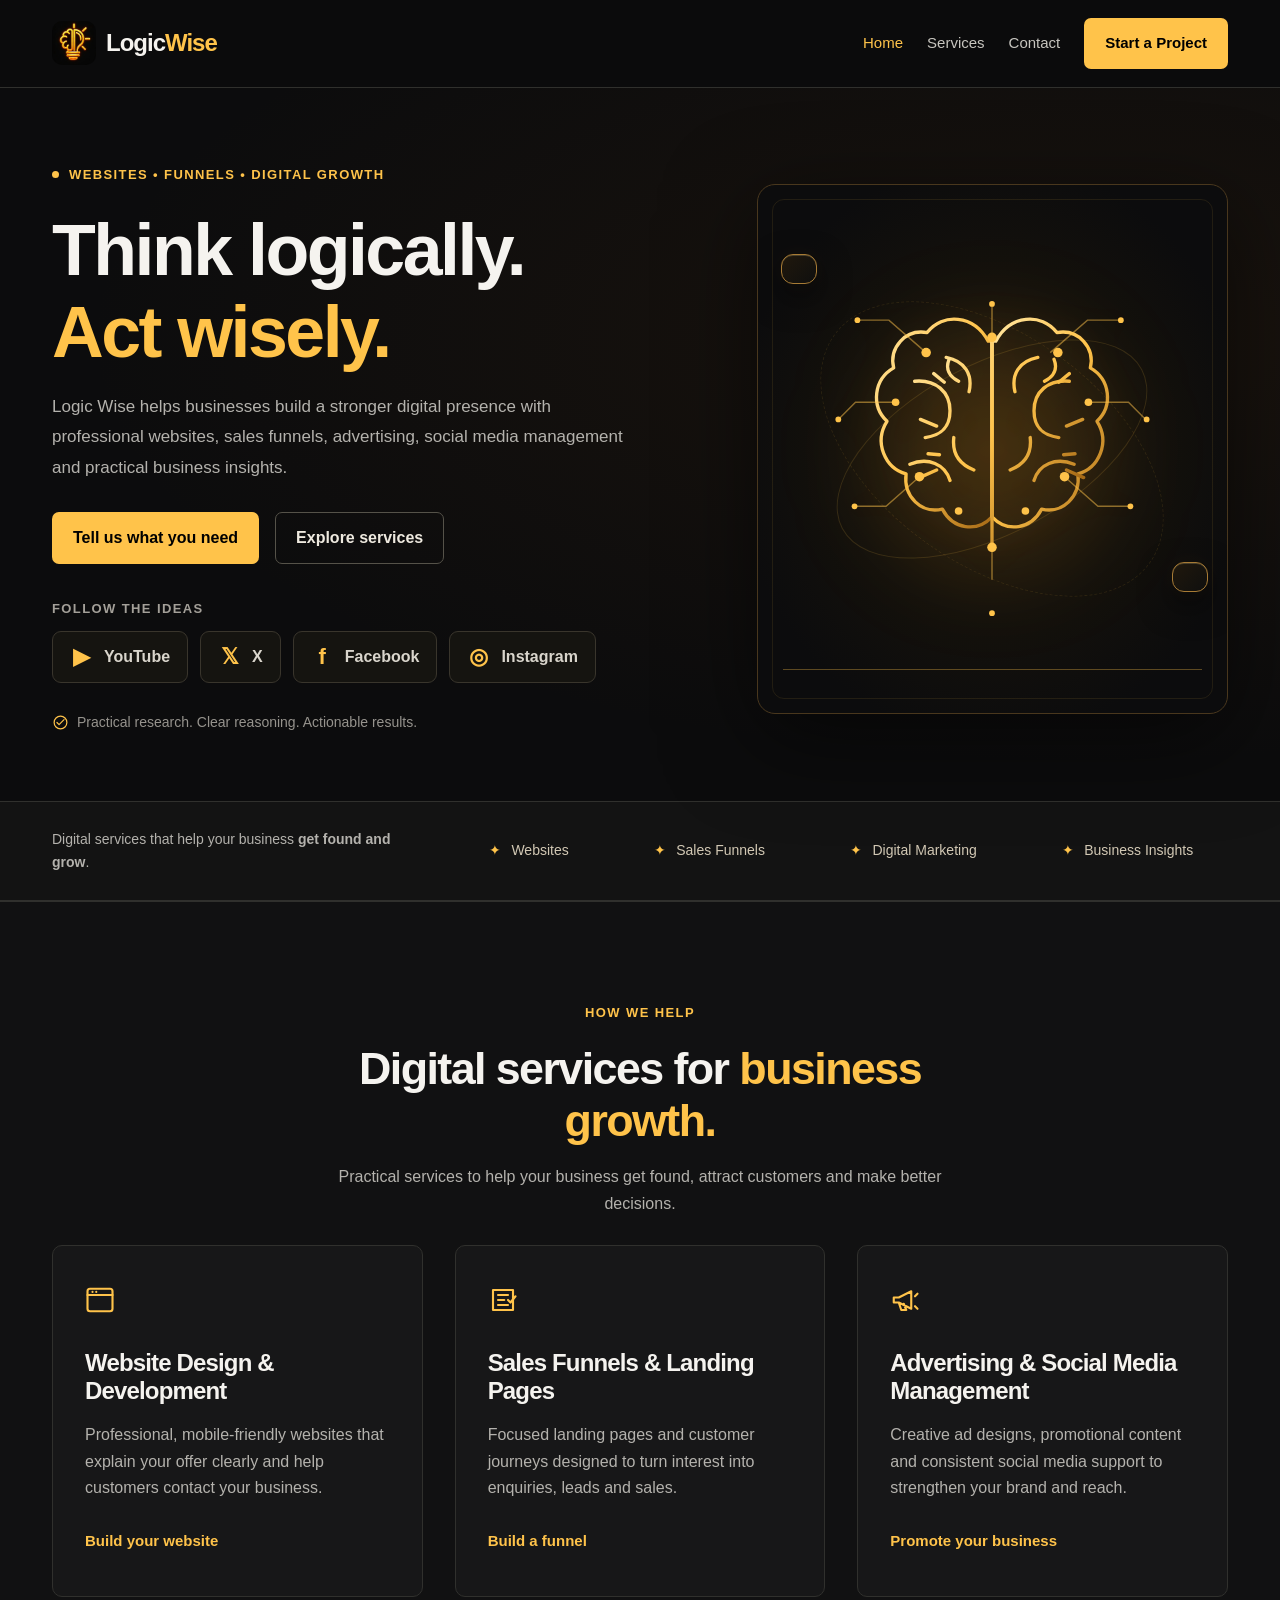
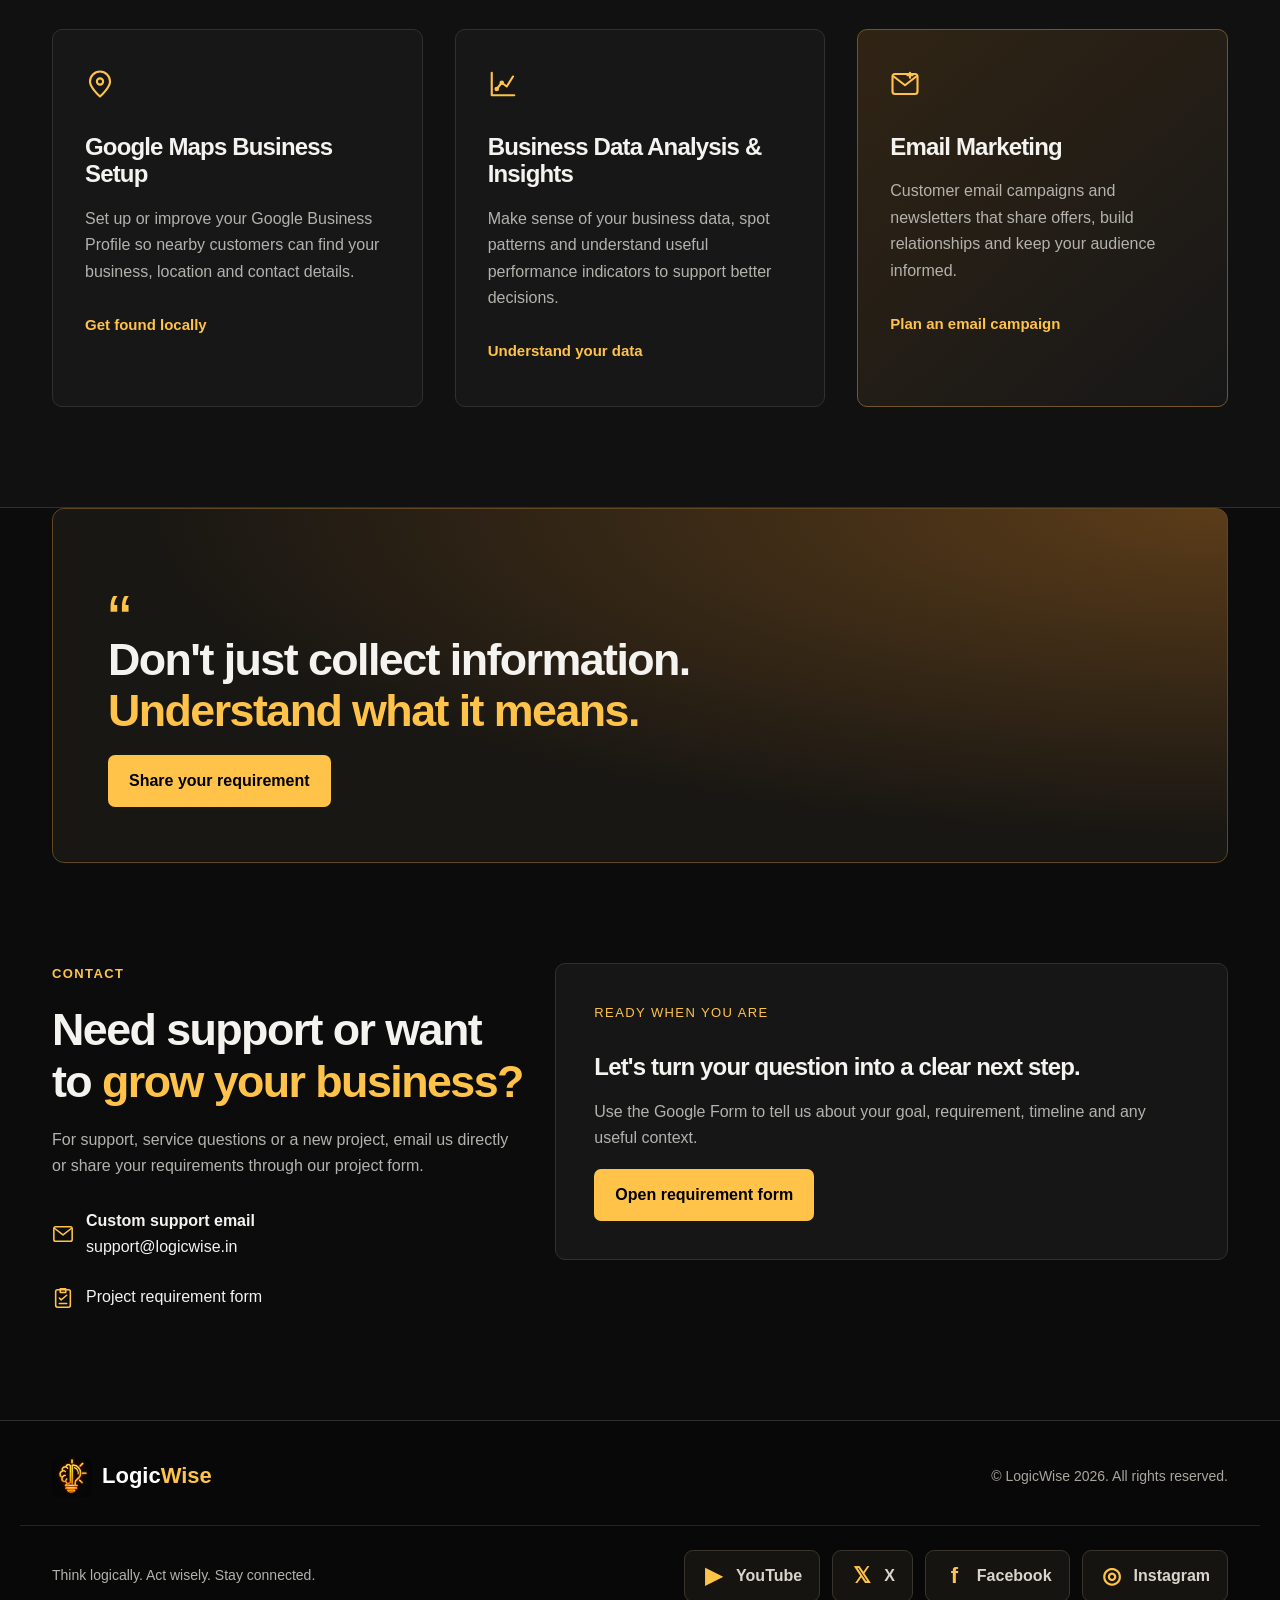
==== commit 81e7ade7: "Update Logic Wise contact email" ====
--- a/index.html
+++ b/index.html
@@ -103,7 +103,7 @@
         <h2>Need support or want to <span>grow your business?</span></h2>
         <p class="text-muted mt-3">For support, service questions or a new project, email us directly or share your requirements through our project form.</p>
         <div class="contact-details mt-4">
-          <a href="mailto:logicwise.in@gmail.com"><svg class="line-icon" viewBox="0 0 24 24" fill="none" stroke="currentColor" stroke-width="1.7" stroke-linecap="round" stroke-linejoin="round" aria-hidden="true"><rect x="2" y="4" width="20" height="16" rx="2"/><path d="m3 6 9 7 9-7"/></svg><span><strong>Custom support email</strong><br>logicwise.in@gmail.com</span></a>
+          <a href="mailto:support@logicwise.in"><svg class="line-icon" viewBox="0 0 24 24" fill="none" stroke="currentColor" stroke-width="1.7" stroke-linecap="round" stroke-linejoin="round" aria-hidden="true"><rect x="2" y="4" width="20" height="16" rx="2"/><path d="m3 6 9 7 9-7"/></svg><span><strong>Custom support email</strong><br>support@logicwise.in</span></a>
           <a href="https://docs.google.com/forms/d/e/1FAIpQLSdXcU4ocTIHJ3vsO30oyGMejlMOPfLSDJ4jtmfW_th48Pn7Lg/viewform?usp=header" target="_blank" rel="noopener noreferrer"><svg class="line-icon" viewBox="0 0 24 24" fill="none" stroke="currentColor" stroke-width="1.7" stroke-linecap="round" stroke-linejoin="round" aria-hidden="true"><rect x="4" y="3" width="16" height="19" rx="2"/><path d="M9 2h6v4H9zM8 12l2 2 6-5M8 18h8"/></svg><span>Project requirement form</span></a>
         </div>
       </div>
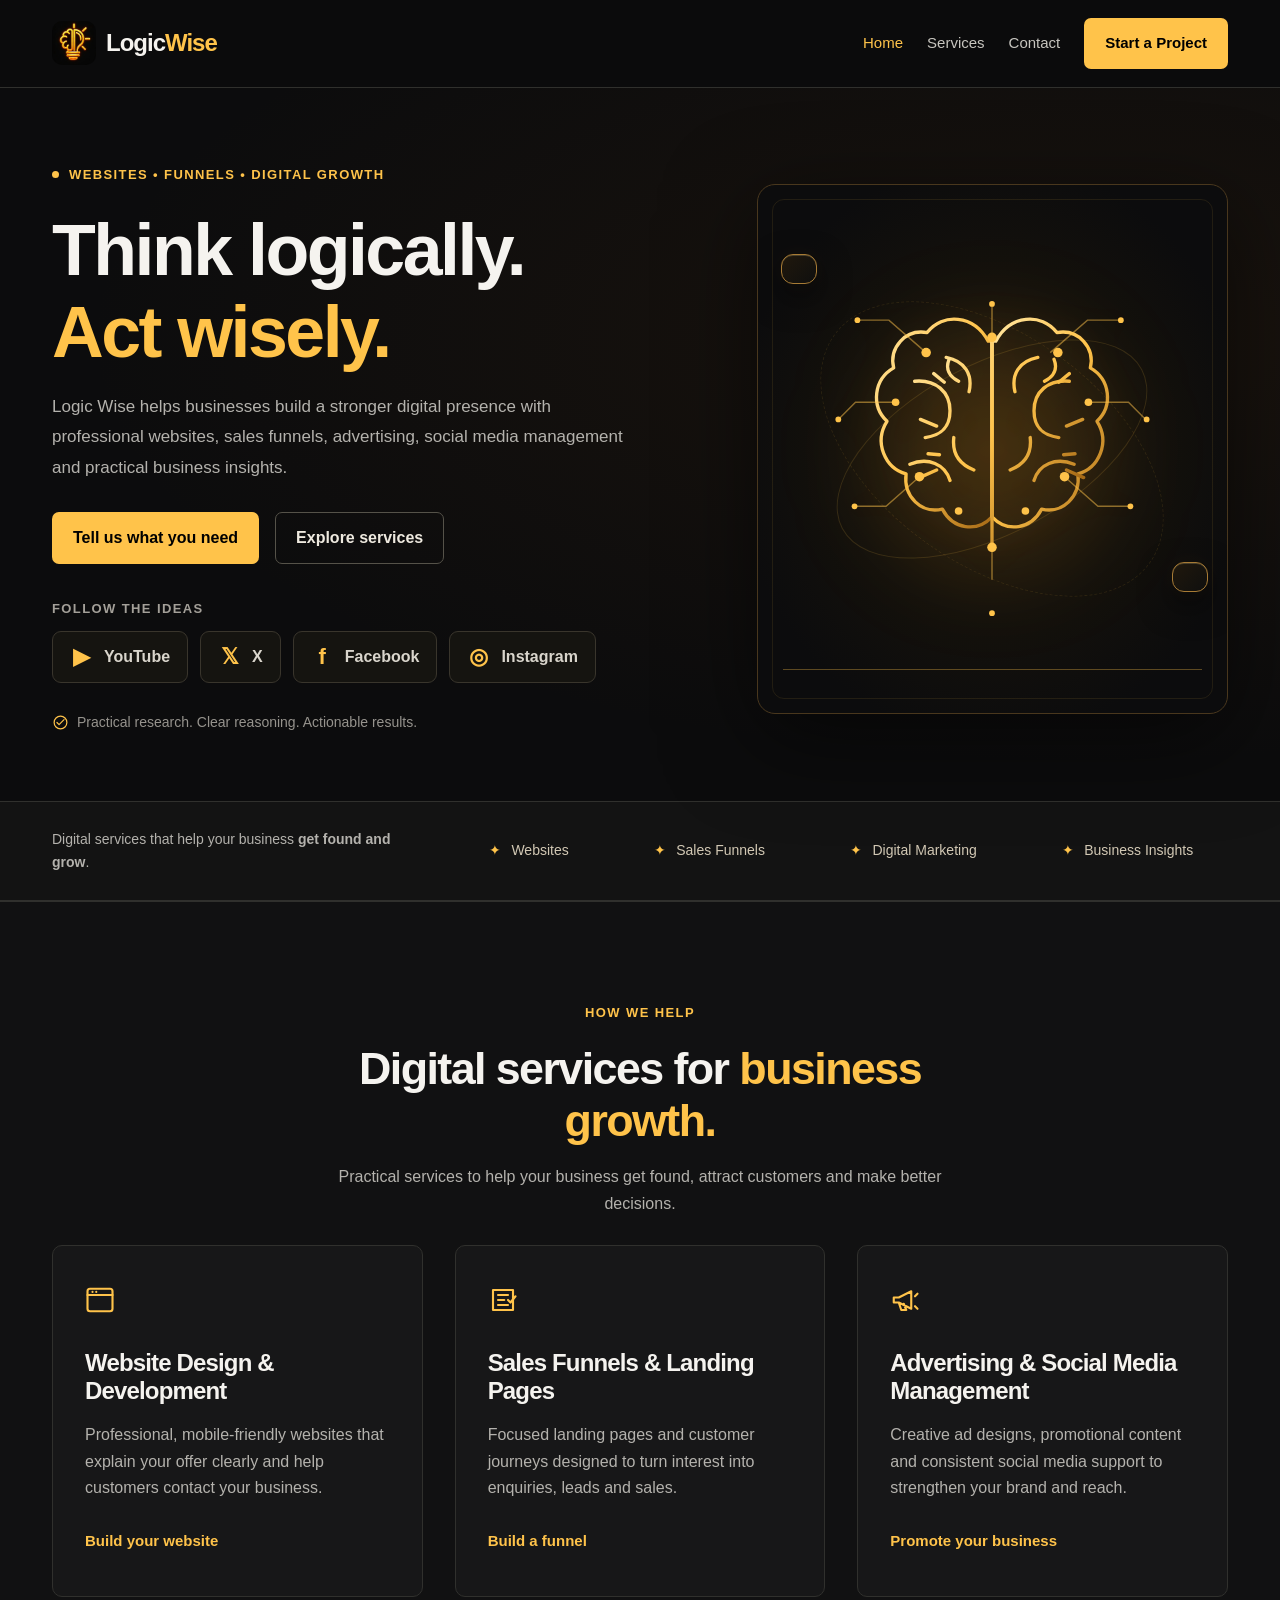
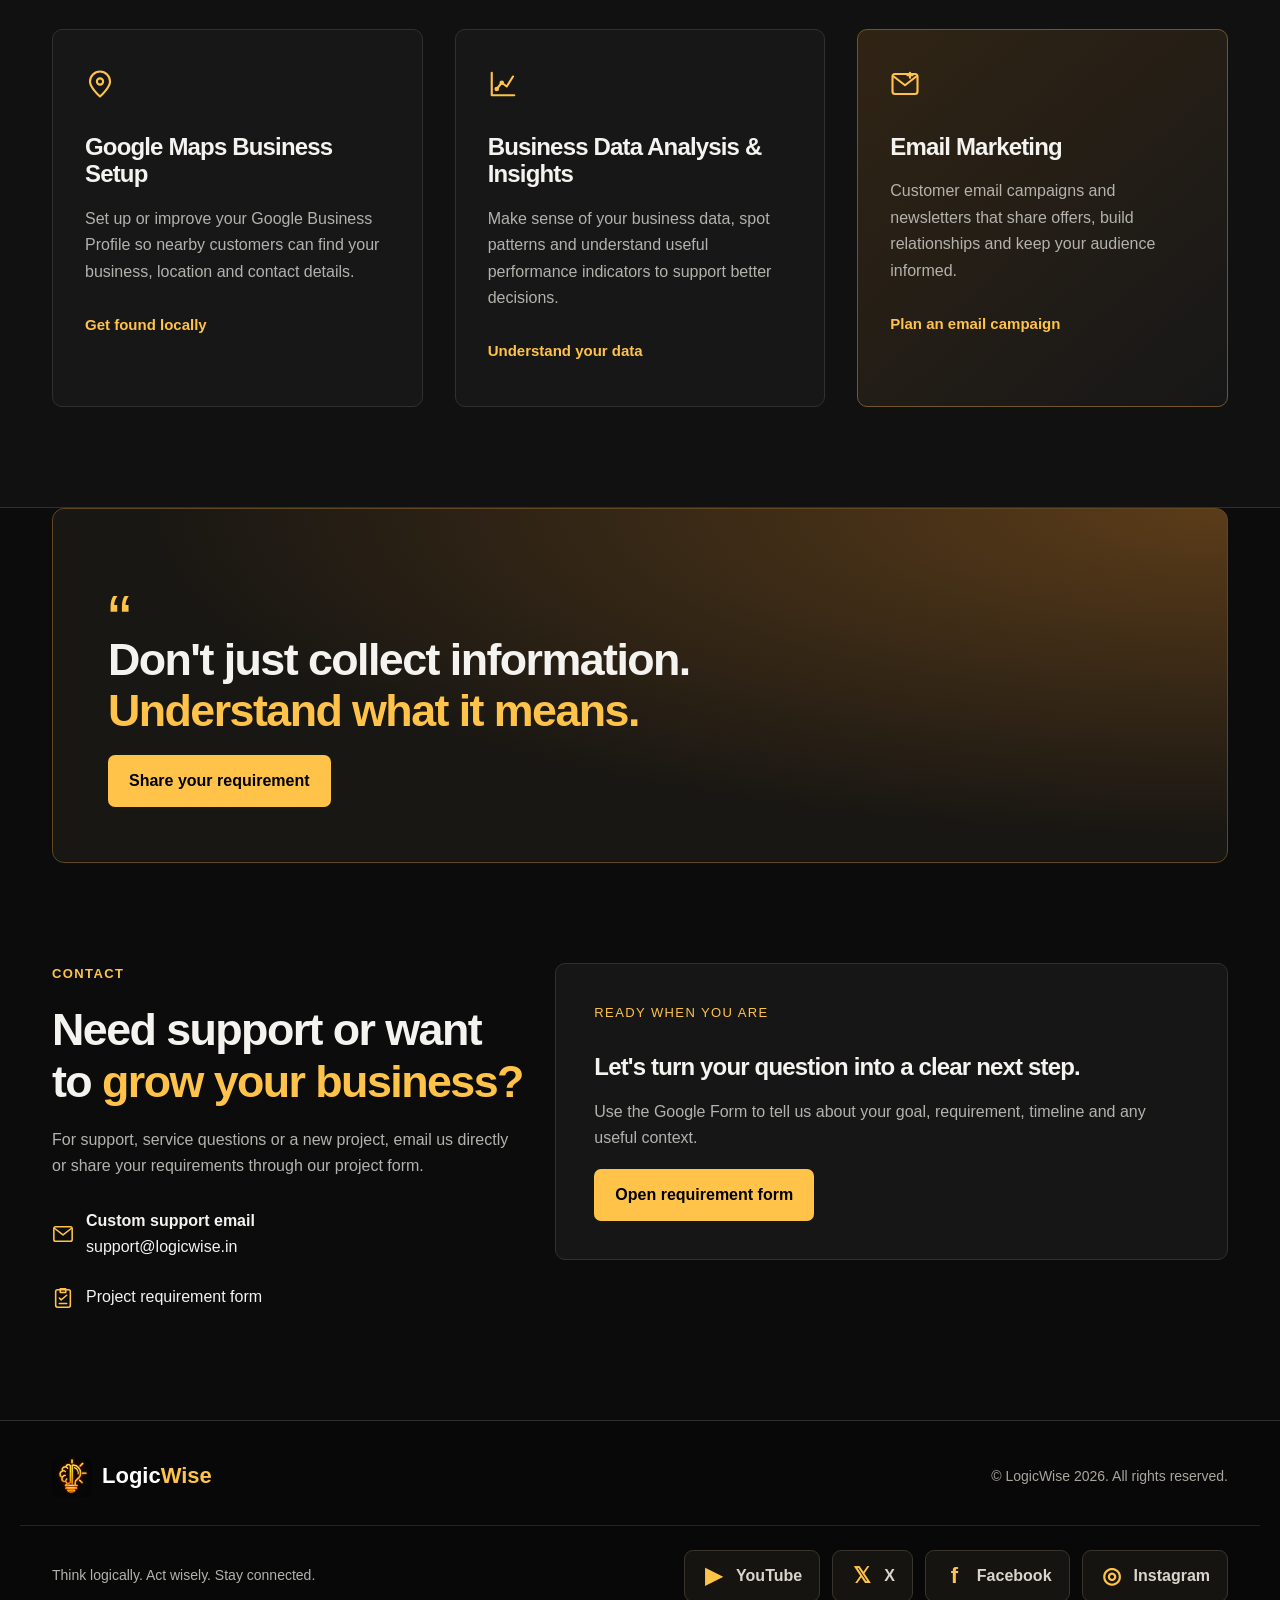
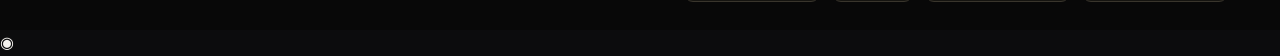
==== commit e733acf2: "Add floating WhatsApp contact button" ====
--- a/index.html
+++ b/index.html
@@ -131,6 +131,7 @@
 
 
 
+<a class="whatsapp-float" href="https://wa.me/?text=Hello%20Logic%20Wise%2C%20I%20would%20like%20to%20know%20more%20about%20your%20services." target="_blank" rel="noopener noreferrer" aria-label="Contact Logic Wise on WhatsApp" title="Chat on WhatsApp"><span aria-hidden="true">◉</span></a>
 <script src="assets/js/main.js" defer></script>
 </body>
 </html>
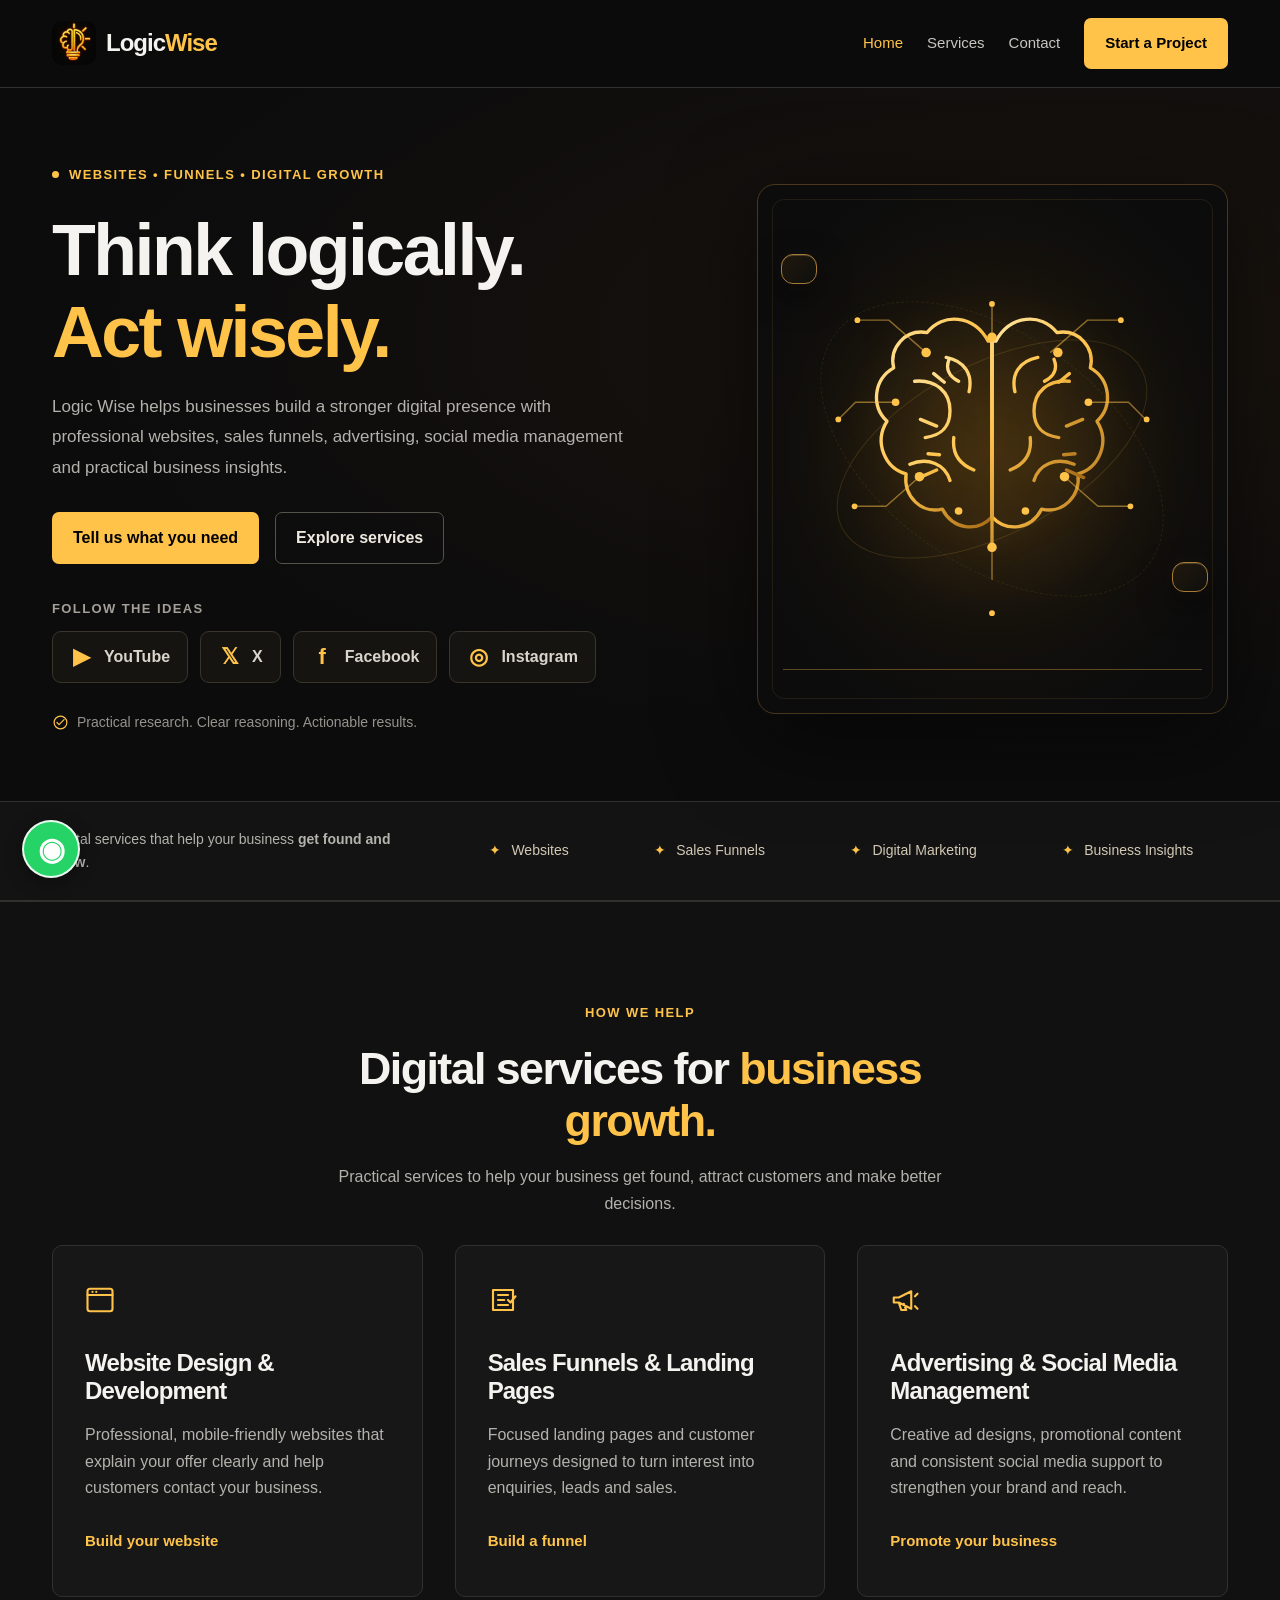
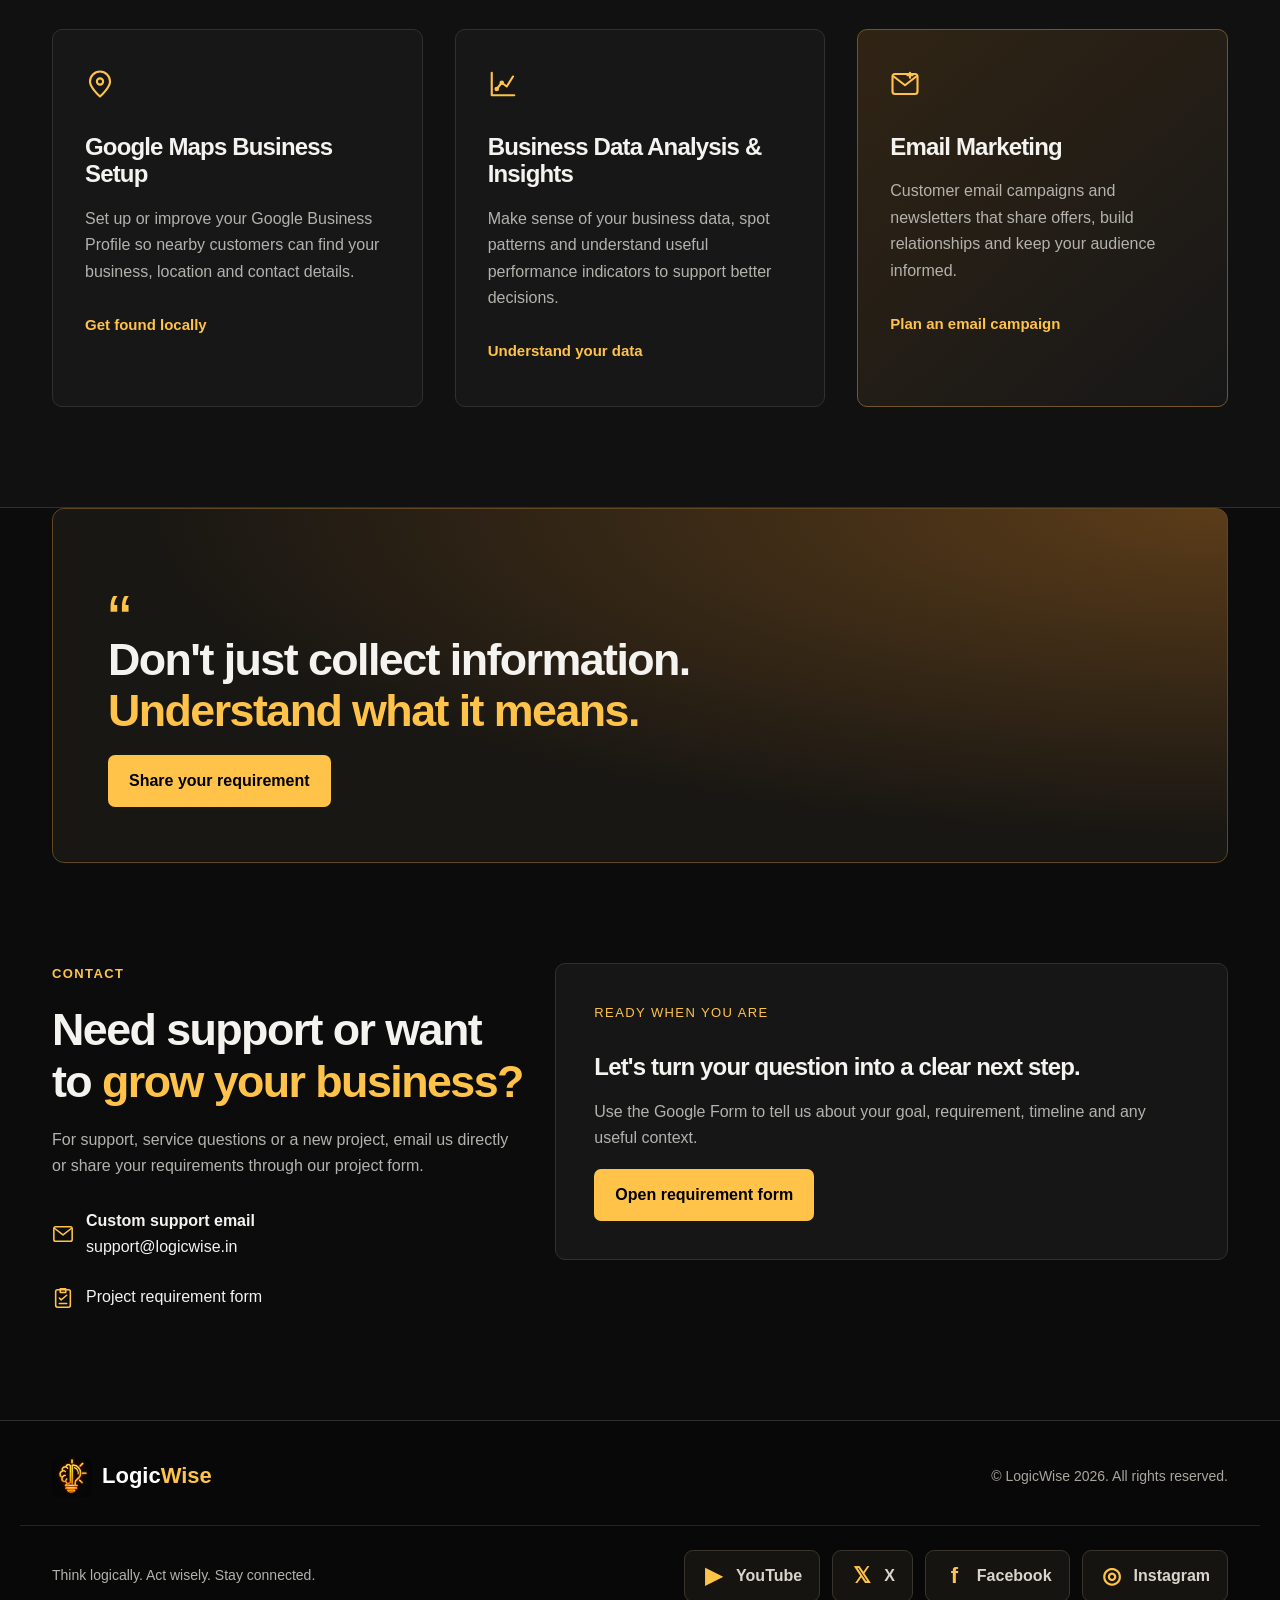
==== commit 81468179: "Connect floating WhatsApp button to Logic Wise number" ====
--- a/index.html
+++ b/index.html
@@ -131,7 +131,7 @@
 
 
 
-<a class="whatsapp-float" href="https://wa.me/?text=Hello%20Logic%20Wise%2C%20I%20would%20like%20to%20know%20more%20about%20your%20services." target="_blank" rel="noopener noreferrer" aria-label="Contact Logic Wise on WhatsApp" title="Chat on WhatsApp"><span aria-hidden="true">◉</span></a>
+<a class="whatsapp-float" href="https://wa.me/917599369519?text=Hello%20Logic%20Wise%2C%20I%20would%20like%20to%20know%20more%20about%20your%20services." target="_blank" rel="noopener noreferrer" aria-label="Contact Logic Wise on WhatsApp" title="Chat on WhatsApp"><span aria-hidden="true">◉</span></a>
 <script src="assets/js/main.js" defer></script>
 </body>
 </html>
--- a/assets/css/style.css
+++ b/assets/css/style.css
@@ -898,3 +898,37 @@
   .brain-stage-caption>span { font-size: 9px; letter-spacing: 1.4px; }
   .brain-stage-caption strong { font-size: 28px; }
 }
+
+
+/* Floating WhatsApp contact button */
+.whatsapp-float {
+  position: fixed;
+  left: 22px;
+  bottom: 22px;
+  z-index: 9999;
+  display: flex;
+  align-items: center;
+  justify-content: center;
+  width: 58px;
+  height: 58px;
+  border-radius: 50%;
+  background: #25D366;
+  color: #fff;
+  font-size: 31px;
+  font-weight: 700;
+  line-height: 1;
+  text-decoration: none;
+  box-shadow: 0 5px 18px rgba(0,0,0,.32);
+  border: 2px solid rgba(255,255,255,.9);
+  transition: transform .2s ease, box-shadow .2s ease;
+}
+.whatsapp-float:hover,
+.whatsapp-float:focus-visible {
+  color: #fff;
+  transform: translateY(-3px) scale(1.04);
+  box-shadow: 0 8px 22px rgba(0,0,0,.38);
+}
+.whatsapp-float span { display: block; }
+@media (max-width: 600px) {
+  .whatsapp-float { left: 15px; bottom: 15px; width: 54px; height: 54px; }
+}
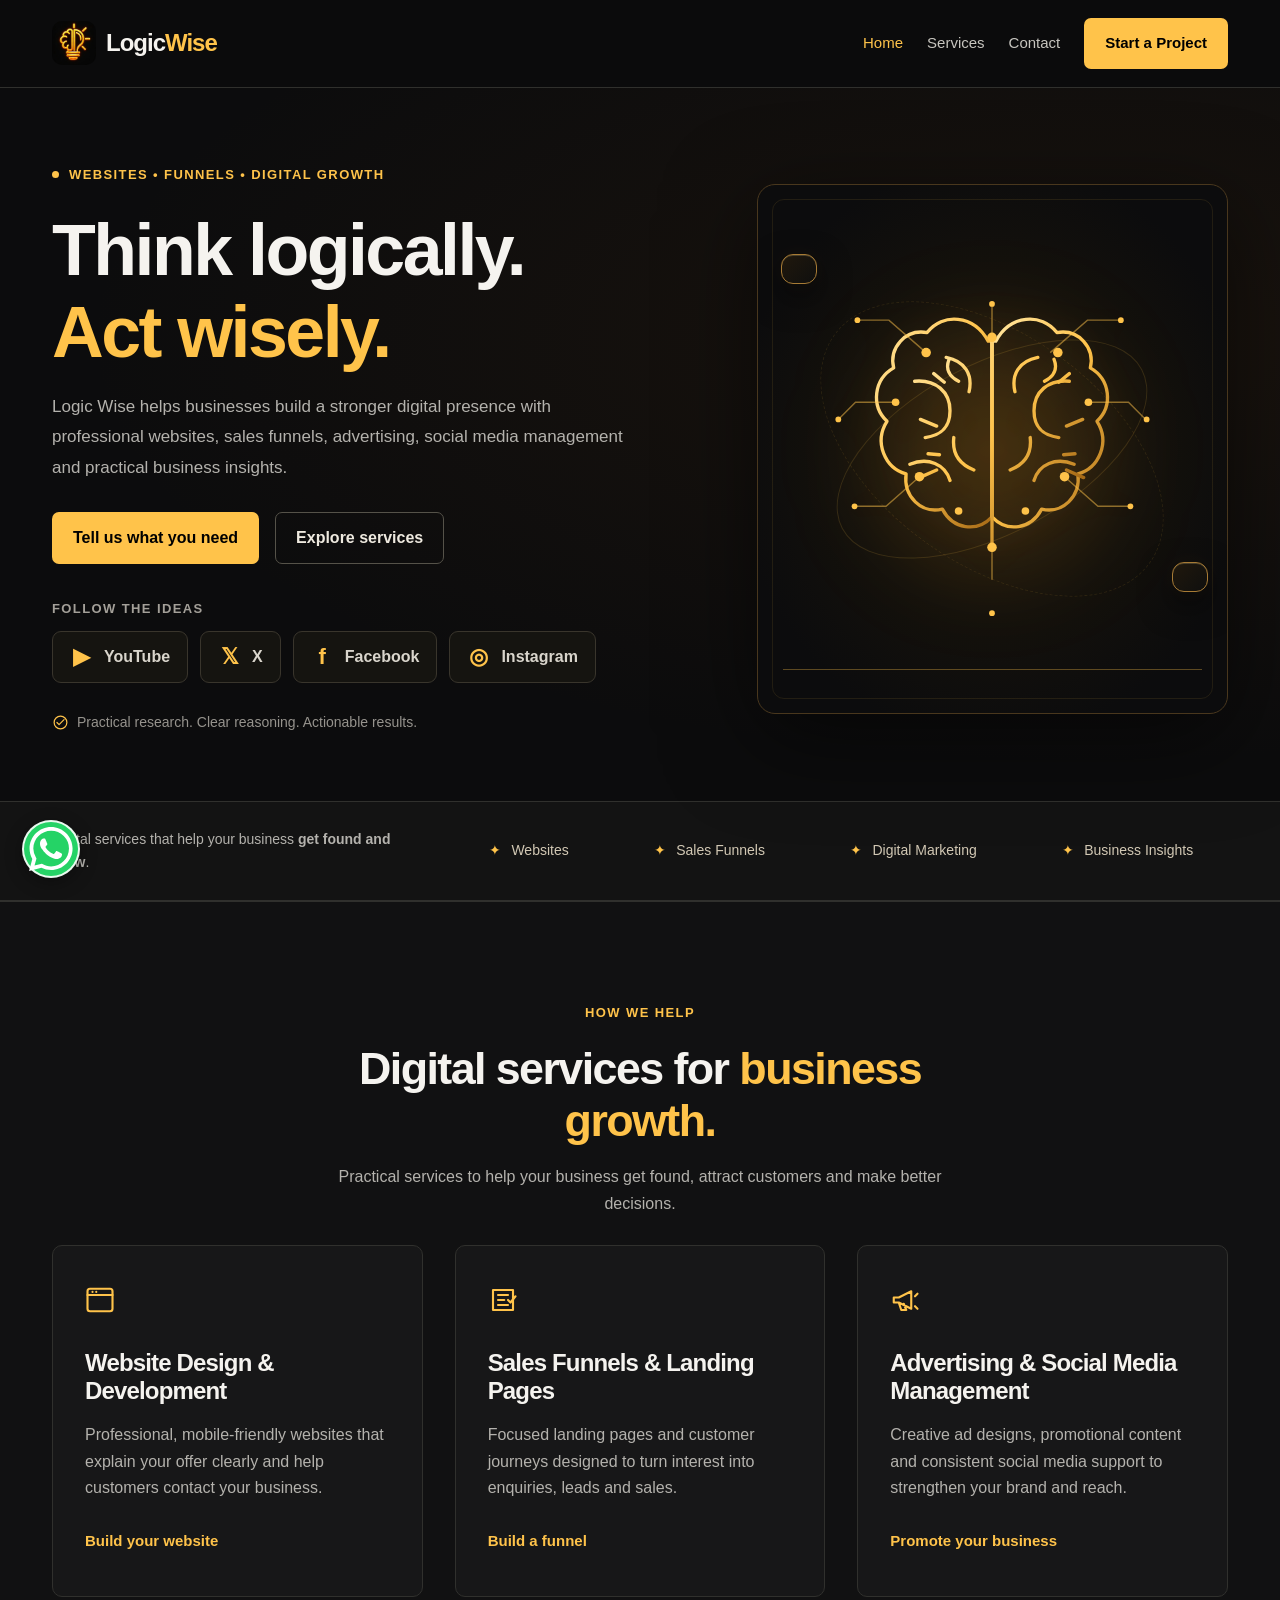
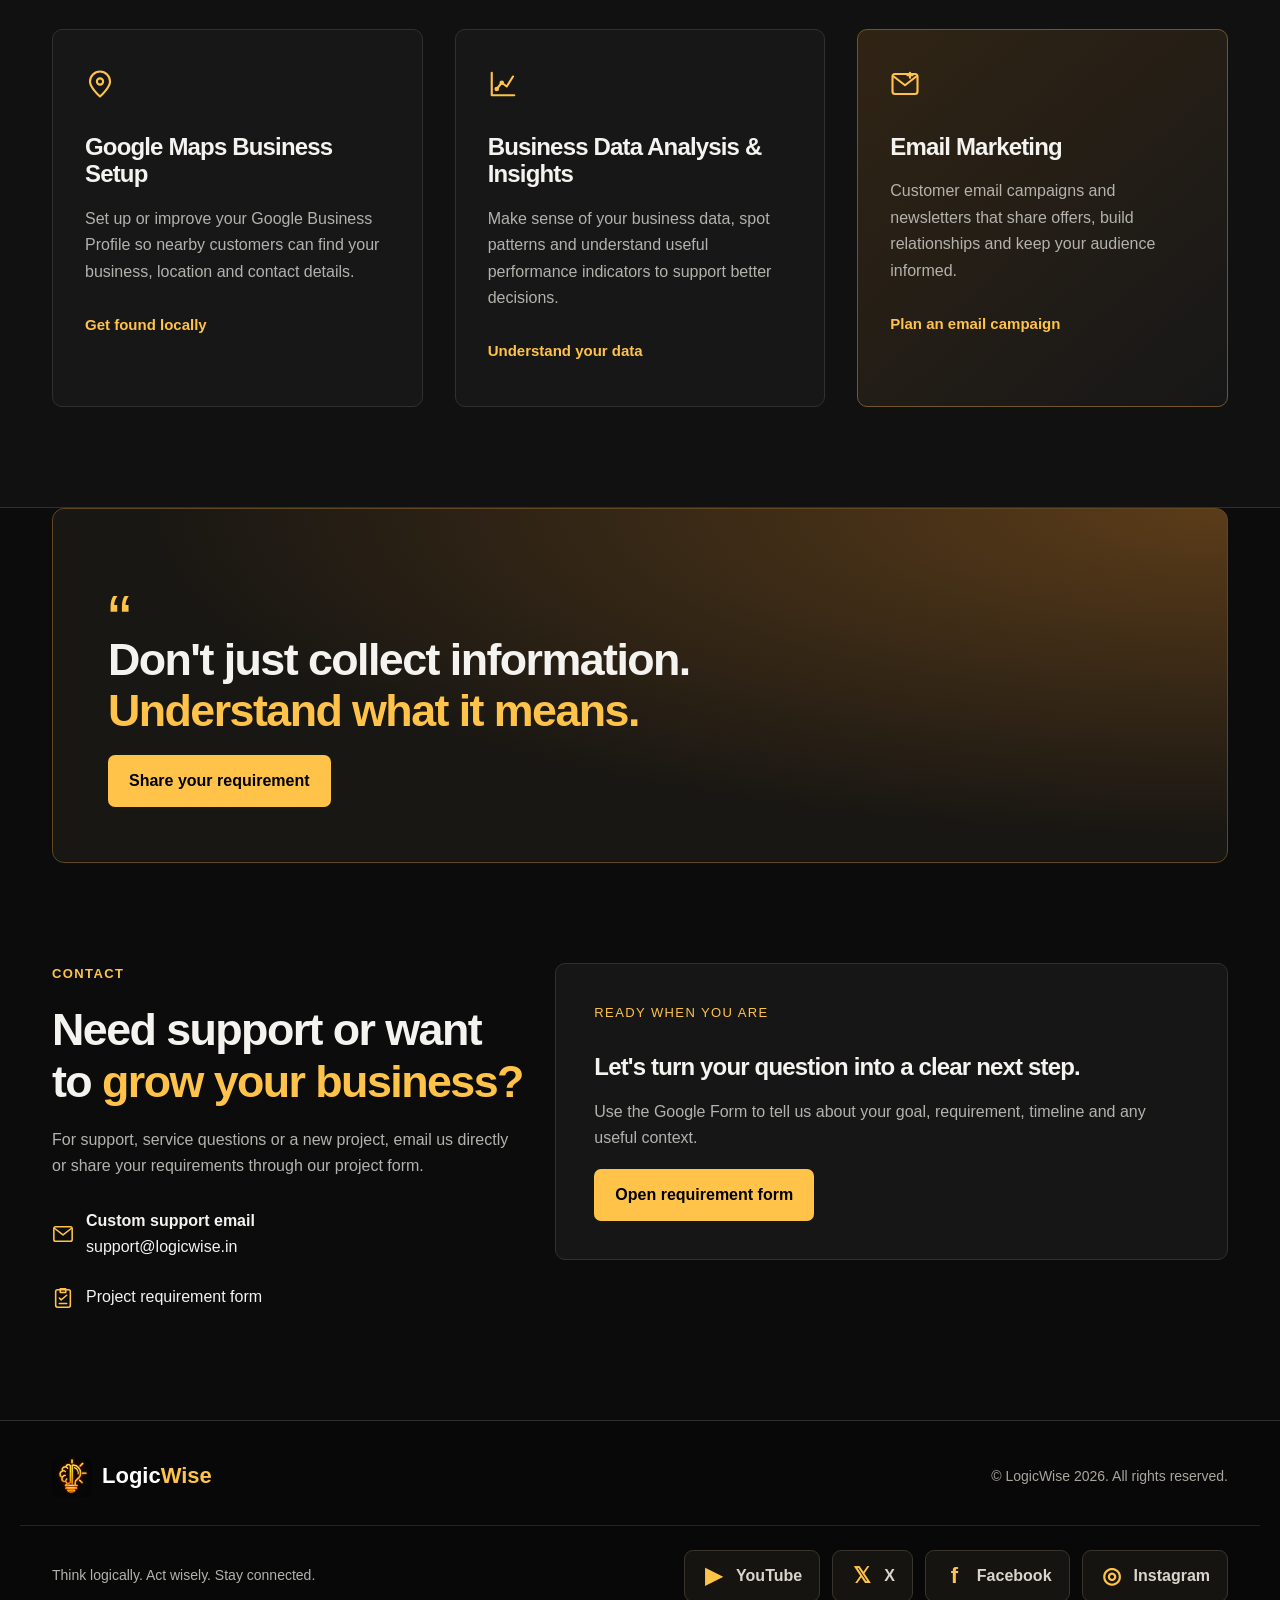
==== commit 79231e1c: "Make floating WhatsApp button unmistakable and refresh CSS cache" ====
--- a/index.html
+++ b/index.html
@@ -11,7 +11,7 @@
   <meta name="description" content="Logic Wise offers website design and development, sales funnels, advertising, social media management, Google Maps business setup, data analysis, business insights and email marketing.">
   <meta name="keywords" content="Logic Wise, website design, website development, sales funnel, landing page, advertising, social media management, Google Maps business setup, business data analysis, email marketing">
 <link rel="icon" href="assets/img/logo.webp">
-<link rel="stylesheet" href="assets/css/style.css">
+<link rel="stylesheet" href="assets/css/style.css?v=20261029-whatsapp">
 <noscript><style>.navbar-collapse{display:block!important;max-height:none}.navbar-toggler{display:none!important}.navbar>.container{flex-wrap:wrap}.navbar-collapse{width:100%}.navbar-nav{flex-wrap:wrap}</style></noscript>
 </head>
 <body>
@@ -131,7 +131,7 @@
 
 
 
-<a class="whatsapp-float" href="https://wa.me/917599369519?text=Hello%20Logic%20Wise%2C%20I%20would%20like%20to%20know%20more%20about%20your%20services." target="_blank" rel="noopener noreferrer" aria-label="Contact Logic Wise on WhatsApp" title="Chat on WhatsApp"><span aria-hidden="true">◉</span></a>
+<a class="whatsapp-float" href="https://wa.me/917599369519?text=Hello%20Logic%20Wise%2C%20I%20would%20like%20to%20know%20more%20about%20your%20services." target="_blank" rel="noopener noreferrer" aria-label="Contact Logic Wise on WhatsApp" title="Chat on WhatsApp"><svg aria-hidden="true" viewBox="0 0 32 32" focusable="false"><path fill="currentColor" d="M16.04 3C9.01 3 3.3 8.71 3.3 15.74c0 2.24.59 4.34 1.62 6.16L3 29l7.28-1.91a12.65 12.65 0 0 0 5.76 1.39h.01c7.03 0 12.74-5.71 12.74-12.74S23.07 3 16.04 3zm0 23.3h-.01c-1.8 0-3.56-.48-5.1-1.4l-.37-.22-4.32 1.13 1.15-4.21-.24-.39a10.6 10.6 0 0 1-1.63-5.47c0-5.82 4.74-10.56 10.57-10.56 2.82 0 5.47 1.1 7.46 3.09a10.5 10.5 0 0 1 3.1 7.47c0 5.82-4.74 10.56-10.56 10.56zm5.8-7.91c-.32-.16-1.9-.94-2.2-1.05-.3-.11-.51-.16-.72.16-.22.32-.83 1.05-1.02 1.27-.19.21-.38.24-.7.08-.32-.16-1.35-.5-2.57-1.6-.95-.84-1.6-1.88-1.79-2.2-.19-.32-.02-.49.14-.65.14-.14.32-.38.48-.57.16-.19.21-.32.32-.54.11-.21.05-.4-.03-.56-.08-.16-.72-1.74-.99-2.38-.26-.62-.53-.54-.72-.55h-.62c-.21 0-.56.08-.85.4-.29.32-1.12 1.1-1.12 2.68s1.15 3.11 1.31 3.33c.16.21 2.27 3.47 5.5 4.86.77.33 1.37.53 1.84.68.77.25 1.47.21 2.02.13.62-.09 1.9-.78 2.17-1.53.27-.75.27-1.4.19-1.53-.08-.13-.29-.21-.61-.37z"/></svg></a>
 <script src="assets/js/main.js" defer></script>
 </body>
 </html>
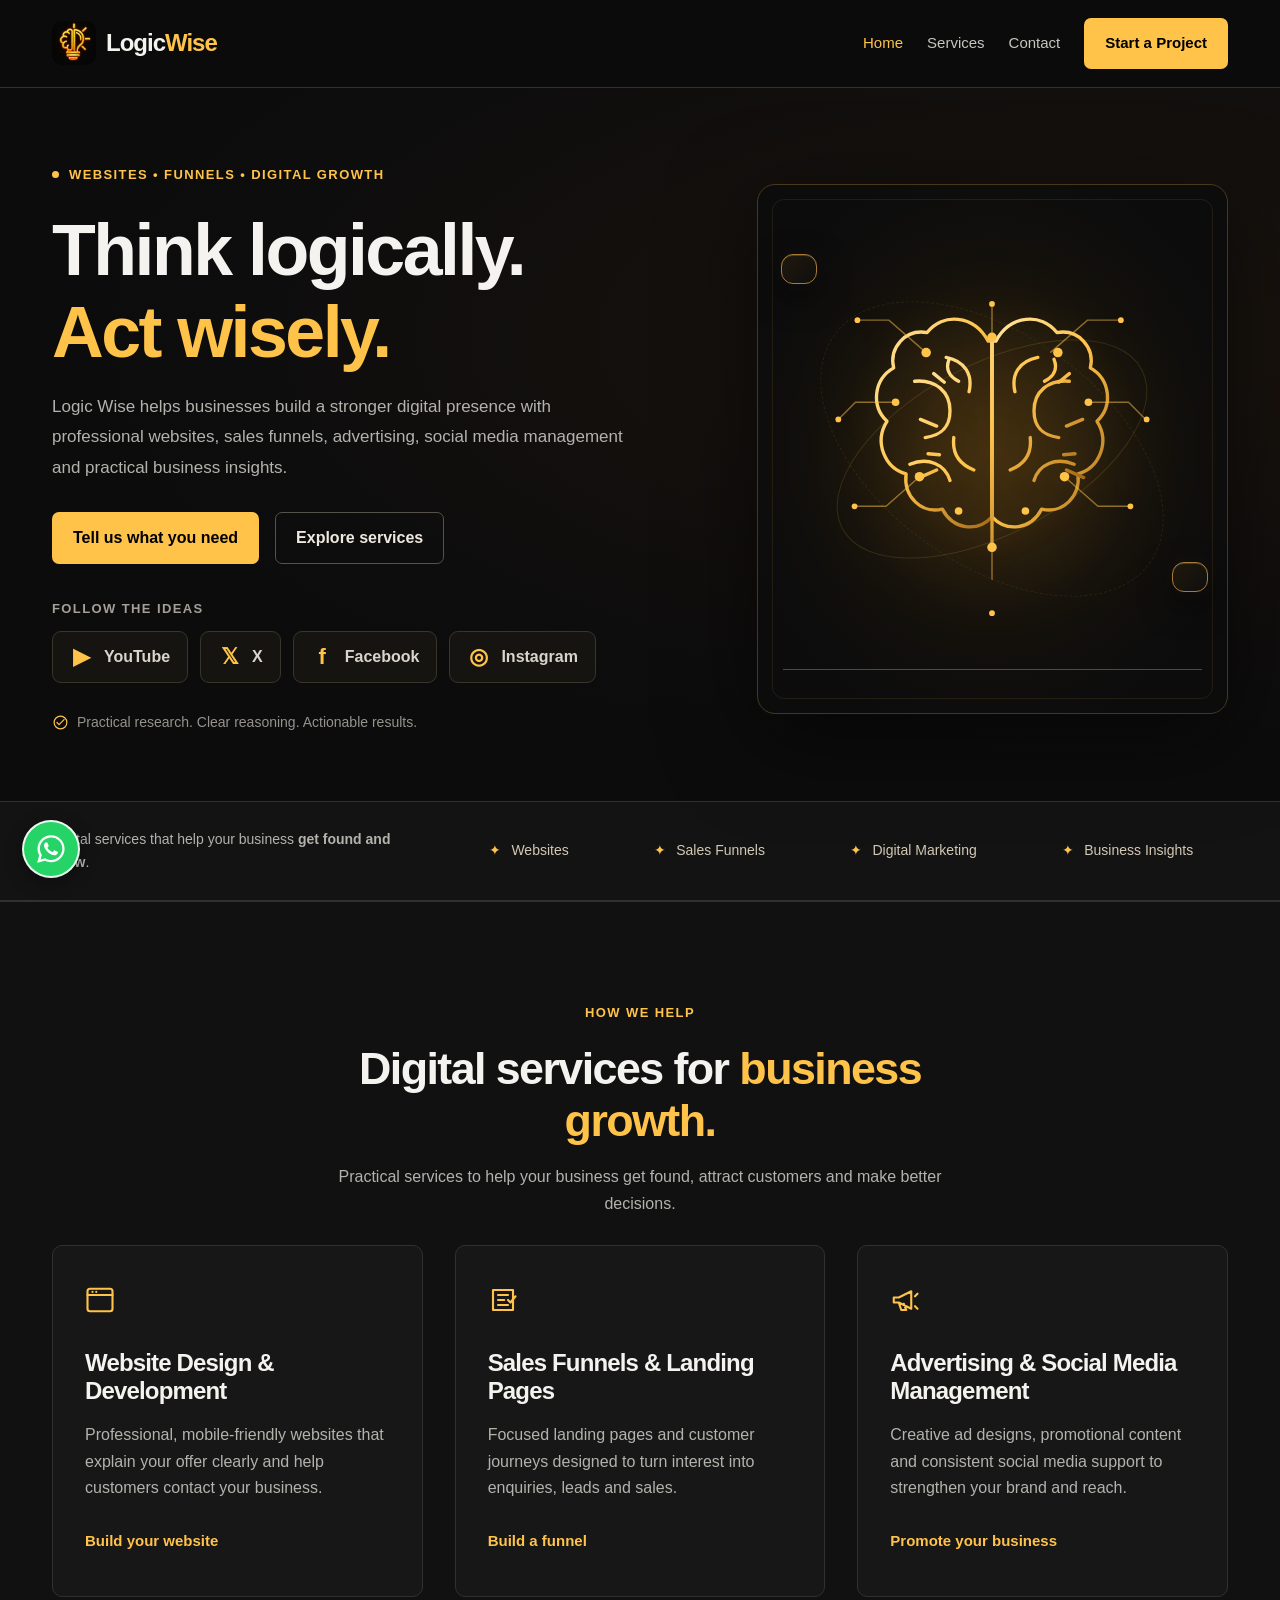
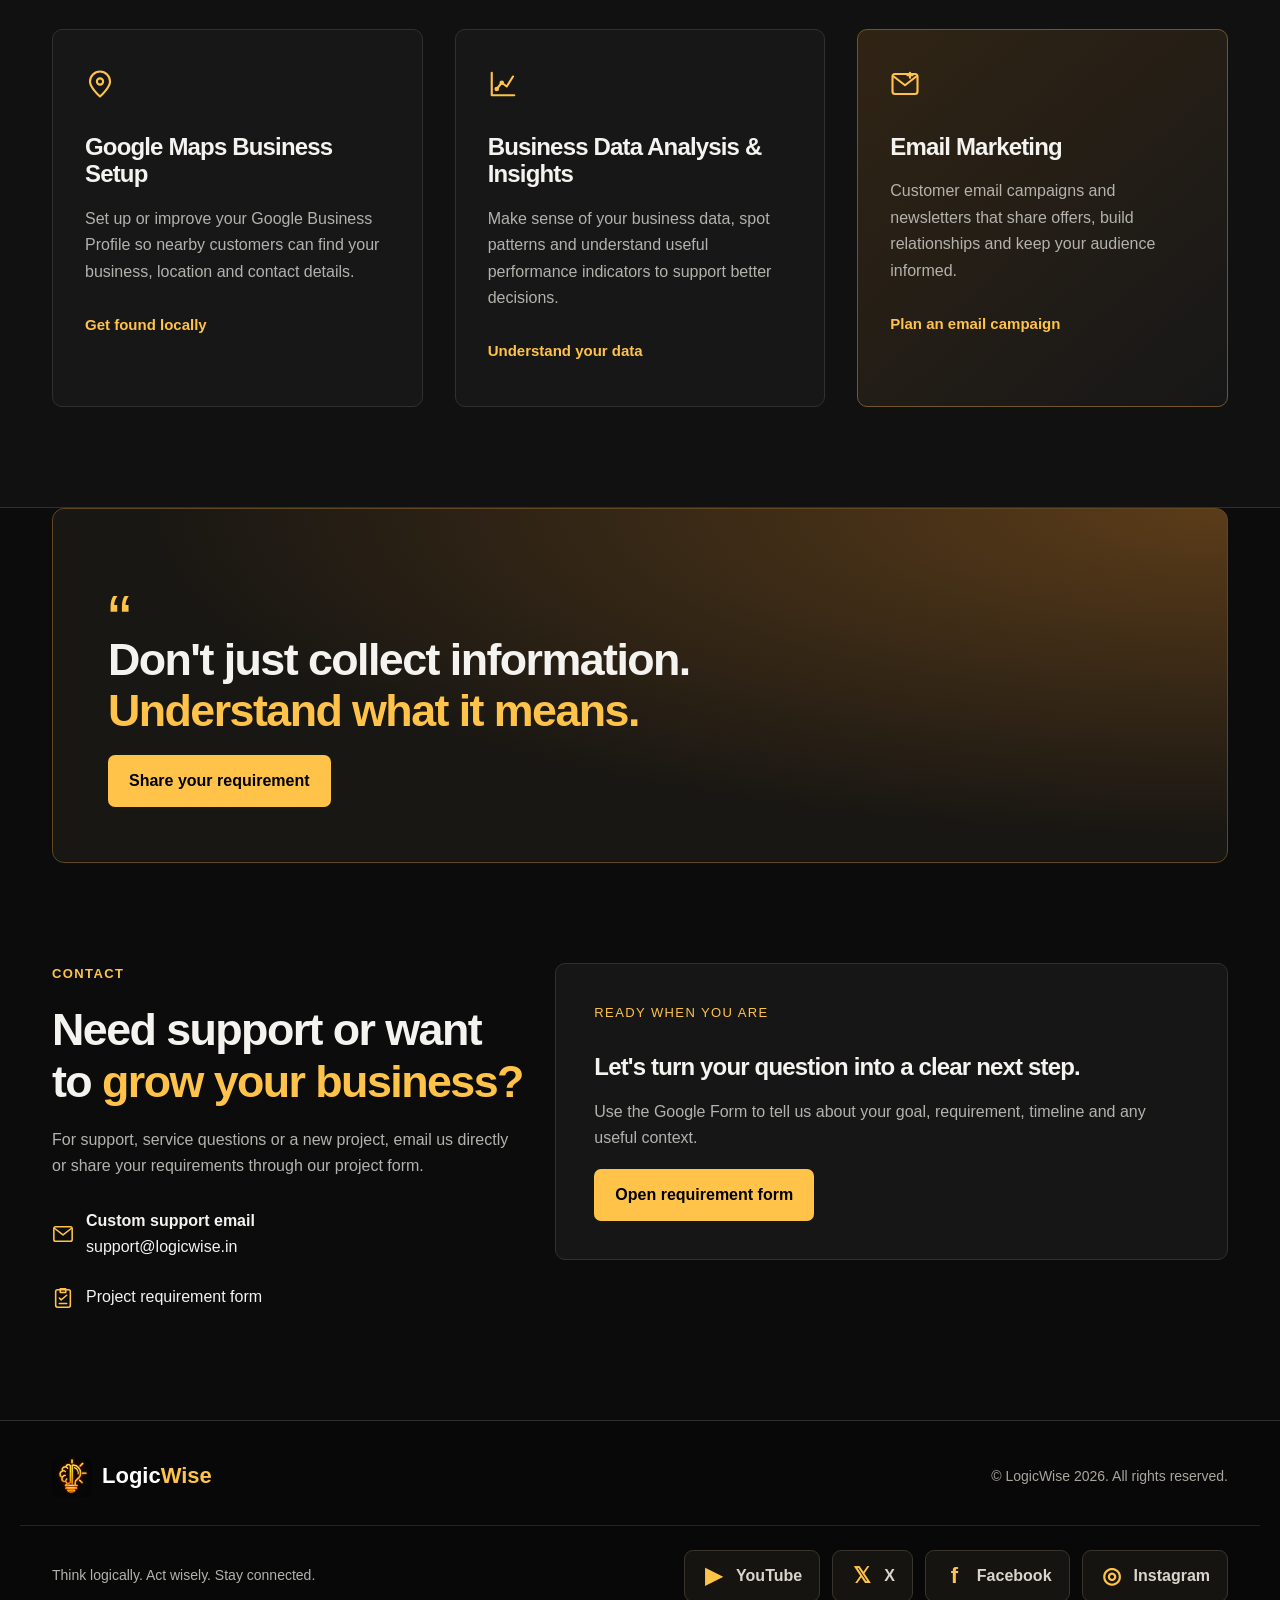
==== commit f4e803de: "Refresh WhatsApp button stylesheet cache version" ====
--- a/index.html
+++ b/index.html
@@ -11,7 +11,7 @@
   <meta name="description" content="Logic Wise offers website design and development, sales funnels, advertising, social media management, Google Maps business setup, data analysis, business insights and email marketing.">
   <meta name="keywords" content="Logic Wise, website design, website development, sales funnel, landing page, advertising, social media management, Google Maps business setup, business data analysis, email marketing">
 <link rel="icon" href="assets/img/logo.webp">
-<link rel="stylesheet" href="assets/css/style.css?v=20261029-whatsapp">
+<link rel="stylesheet" href="assets/css/style.css?v=20261029-whatsapp2">
 <noscript><style>.navbar-collapse{display:block!important;max-height:none}.navbar-toggler{display:none!important}.navbar>.container{flex-wrap:wrap}.navbar-collapse{width:100%}.navbar-nav{flex-wrap:wrap}</style></noscript>
 </head>
 <body>
--- a/assets/css/style.css
+++ b/assets/css/style.css
@@ -929,6 +929,7 @@
   box-shadow: 0 8px 22px rgba(0,0,0,.38);
 }
 .whatsapp-float span { display: block; }
+.whatsapp-float svg { display: block; width: 34px; height: 34px; flex: 0 0 auto; }
 @media (max-width: 600px) {
   .whatsapp-float { left: 15px; bottom: 15px; width: 54px; height: 54px; }
 }
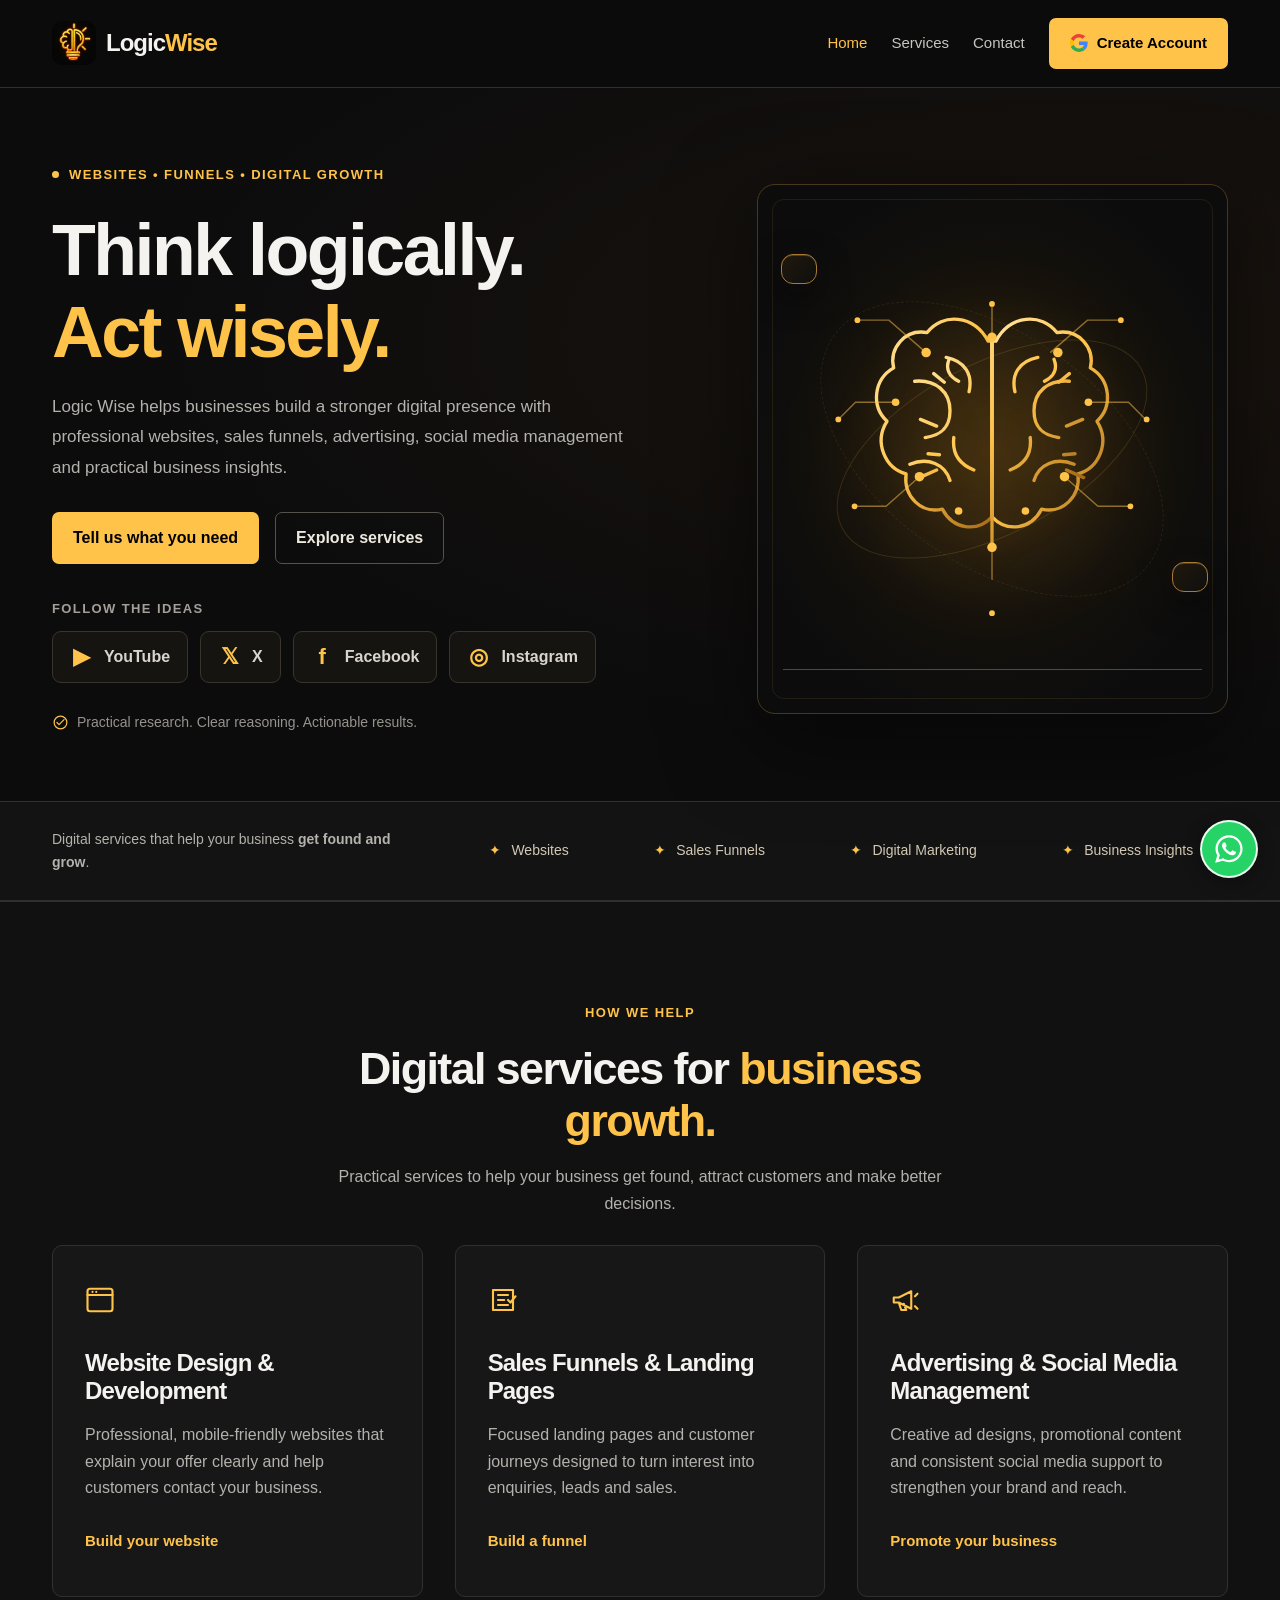
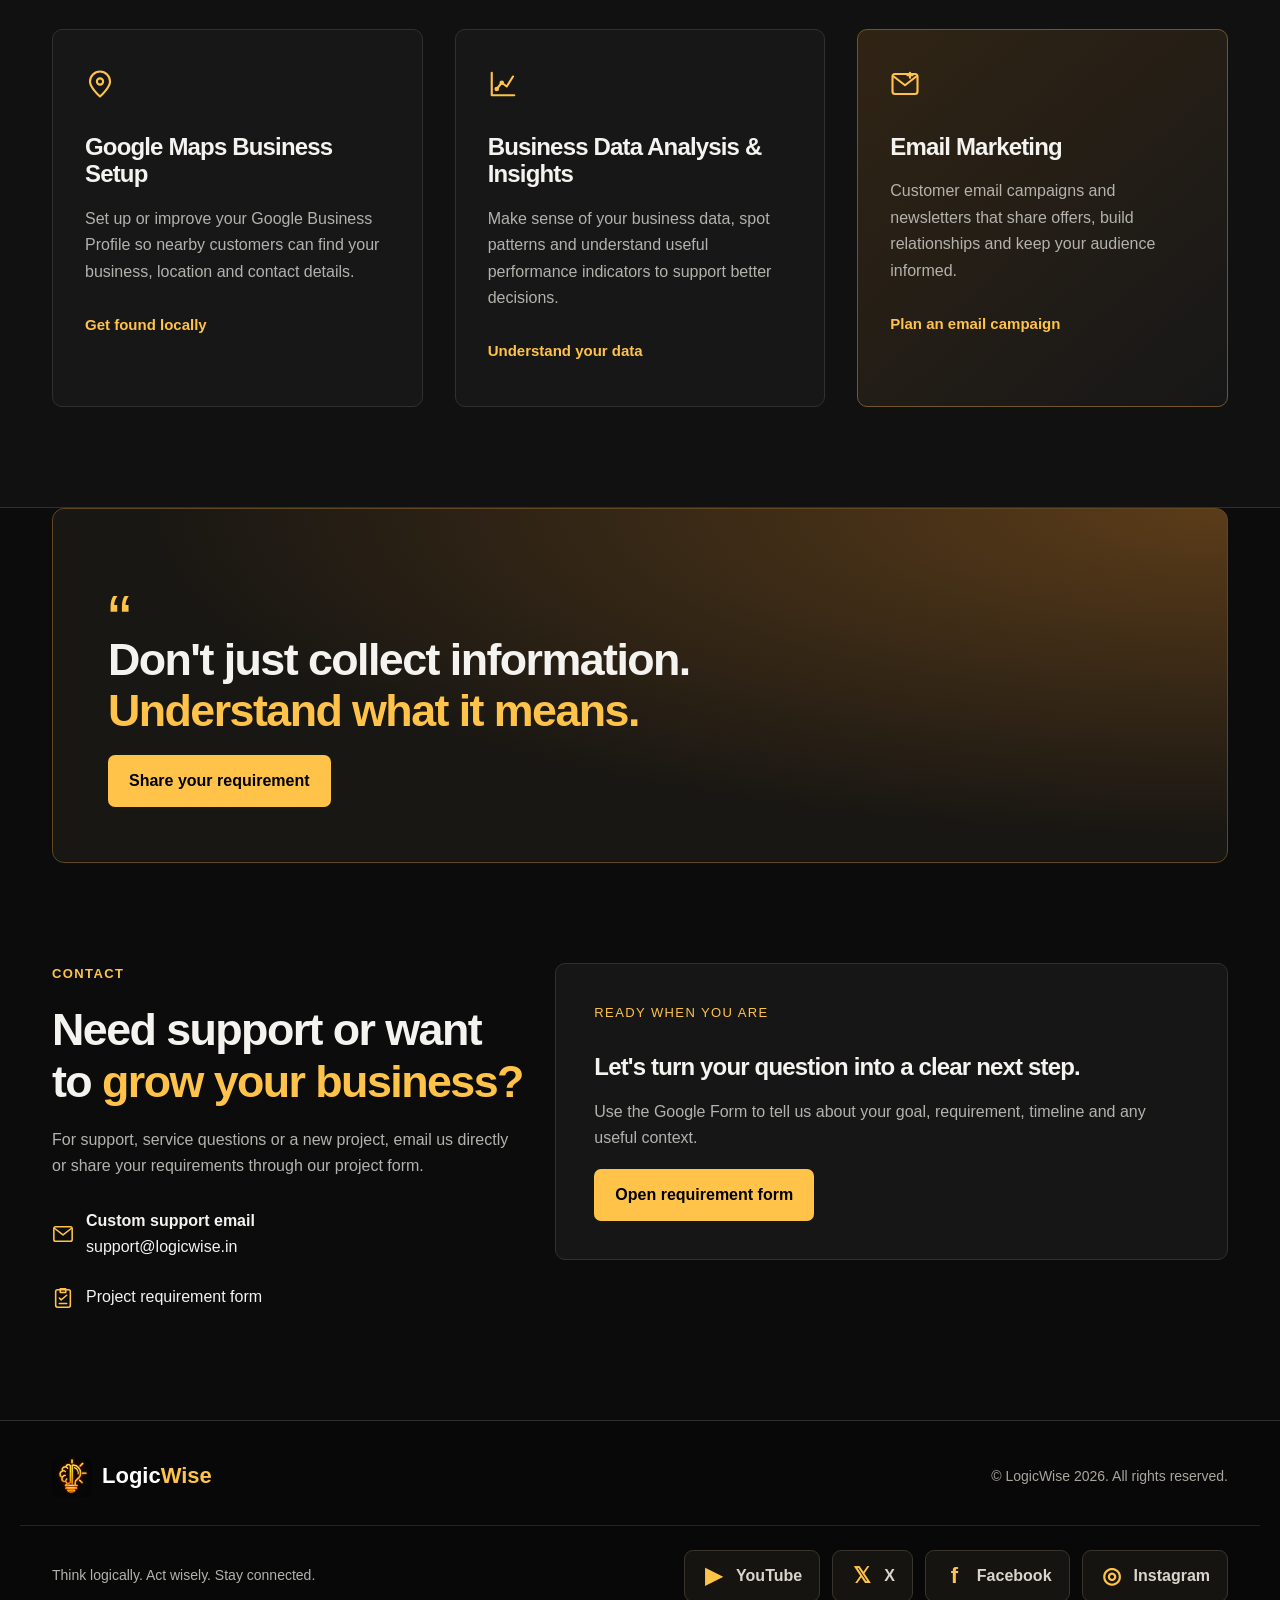
==== commit 53cdc27d: "Replace Start a Project with Google Create Account button" ====
--- a/index.html
+++ b/index.html
@@ -11,7 +11,7 @@
   <meta name="description" content="Logic Wise offers website design and development, sales funnels, advertising, social media management, Google Maps business setup, data analysis, business insights and email marketing.">
   <meta name="keywords" content="Logic Wise, website design, website development, sales funnel, landing page, advertising, social media management, Google Maps business setup, business data analysis, email marketing">
 <link rel="icon" href="assets/img/logo.webp">
-<link rel="stylesheet" href="assets/css/style.css?v=20261029-whatsapp2">
+<link rel="stylesheet" href="assets/css/style.css?v=20261029-google-account-left-whatsapp">
 <noscript><style>.navbar-collapse{display:block!important;max-height:none}.navbar-toggler{display:none!important}.navbar>.container{flex-wrap:wrap}.navbar-collapse{width:100%}.navbar-nav{flex-wrap:wrap}</style></noscript>
 </head>
 <body>
@@ -31,7 +31,7 @@
           <li class="nav-item"><a class="nav-link active" href="#hero">Home</a></li>
           <li class="nav-item"><a class="nav-link" href="#services">Services</a></li>
 <li class="nav-item"><a class="nav-link" href="#contact">Contact</a></li>
-          <li class="nav-item ms-lg-2"><a class="btn btn-primary rounded-pill px-4" target="_blank" rel="noopener noreferrer" href="https://docs.google.com/forms/d/e/1FAIpQLSdXcU4ocTIHJ3vsO30oyGMejlMOPfLSDJ4jtmfW_th48Pn7Lg/viewform?usp=header">Start a Project </a></li>
+          <li class="nav-item ms-lg-2"><button class="btn btn-primary rounded-pill px-4 account-button" id="google-account-btn" type="button" aria-label="Create an account or continue with Google"><svg aria-hidden="true" viewBox="0 0 48 48" width="18" height="18"><path fill="#EA4335" d="M24 9.5c3.54 0 6.71 1.22 9.21 3.6l6.85-6.85C35.9 2.38 30.47 0 24 0 14.62 0 6.51 5.38 2.06 13.24l7.98 6.19C11.93 13.72 17.48 9.5 24 9.5Z"/><path fill="#4285F4" d="M46.98 24.55c0-1.57-.15-3.09-.38-4.55H24v9.02h12.94c-.58 2.96-2.26 5.48-4.74 7.18l7.66 5.94c4.47-4.13 7.12-10.2 7.12-17.59Z"/><path fill="#FBBC05" d="M10.04 28.57A14.4 14.4 0 0 1 9.25 24c0-1.58.27-3.11.76-4.57l-7.98-6.19A23.9 23.9 0 0 0 0 24c0 3.87.93 7.54 2.57 10.76l7.47-6.19Z"/><path fill="#34A853" d="M24 48c6.47 0 11.91-2.13 15.87-5.86l-7.66-5.94c-2.13 1.43-4.85 2.28-8.21 2.28-6.52 0-12.07-4.22-13.96-9.93l-7.98 6.19C6.51 42.62 14.62 48 24 48Z"/></svg><span>Create Account</span></button></li>
         </ul>
       </div>
     </div>
@@ -132,6 +132,7 @@
 
 
 <a class="whatsapp-float" href="https://wa.me/917599369519?text=Hello%20Logic%20Wise%2C%20I%20would%20like%20to%20know%20more%20about%20your%20services." target="_blank" rel="noopener noreferrer" aria-label="Contact Logic Wise on WhatsApp" title="Chat on WhatsApp"><svg aria-hidden="true" viewBox="0 0 32 32" focusable="false"><path fill="currentColor" d="M16.04 3C9.01 3 3.3 8.71 3.3 15.74c0 2.24.59 4.34 1.62 6.16L3 29l7.28-1.91a12.65 12.65 0 0 0 5.76 1.39h.01c7.03 0 12.74-5.71 12.74-12.74S23.07 3 16.04 3zm0 23.3h-.01c-1.8 0-3.56-.48-5.1-1.4l-.37-.22-4.32 1.13 1.15-4.21-.24-.39a10.6 10.6 0 0 1-1.63-5.47c0-5.82 4.74-10.56 10.57-10.56 2.82 0 5.47 1.1 7.46 3.09a10.5 10.5 0 0 1 3.1 7.47c0 5.82-4.74 10.56-10.56 10.56zm5.8-7.91c-.32-.16-1.9-.94-2.2-1.05-.3-.11-.51-.16-.72.16-.22.32-.83 1.05-1.02 1.27-.19.21-.38.24-.7.08-.32-.16-1.35-.5-2.57-1.6-.95-.84-1.6-1.88-1.79-2.2-.19-.32-.02-.49.14-.65.14-.14.32-.38.48-.57.16-.19.21-.32.32-.54.11-.21.05-.4-.03-.56-.08-.16-.72-1.74-.99-2.38-.26-.62-.53-.54-.72-.55h-.62c-.21 0-.56.08-.85.4-.29.32-1.12 1.1-1.12 2.68s1.15 3.11 1.31 3.33c.16.21 2.27 3.47 5.5 4.86.77.33 1.37.53 1.84.68.77.25 1.47.21 2.02.13.62-.09 1.9-.78 2.17-1.53.27-.75.27-1.4.19-1.53-.08-.13-.29-.21-.61-.37z"/></svg></a>
+<script type="module" src="assets/js/auth.js?v=20261029-google-account"></script>
 <script src="assets/js/main.js" defer></script>
 </body>
 </html>
--- a/assets/css/style.css
+++ b/assets/css/style.css
@@ -903,7 +903,7 @@
 /* Floating WhatsApp contact button */
 .whatsapp-float {
   position: fixed;
-  left: 22px;
+  right: 22px;
   bottom: 22px;
   z-index: 9999;
   display: flex;
@@ -931,5 +931,5 @@
 .whatsapp-float span { display: block; }
 .whatsapp-float svg { display: block; width: 34px; height: 34px; flex: 0 0 auto; }
 @media (max-width: 600px) {
-  .whatsapp-float { left: 15px; bottom: 15px; width: 54px; height: 54px; }
-}
+  .whatsapp-float { right: 15px; bottom: 15px; width: 54px; height: 54px; }
+}
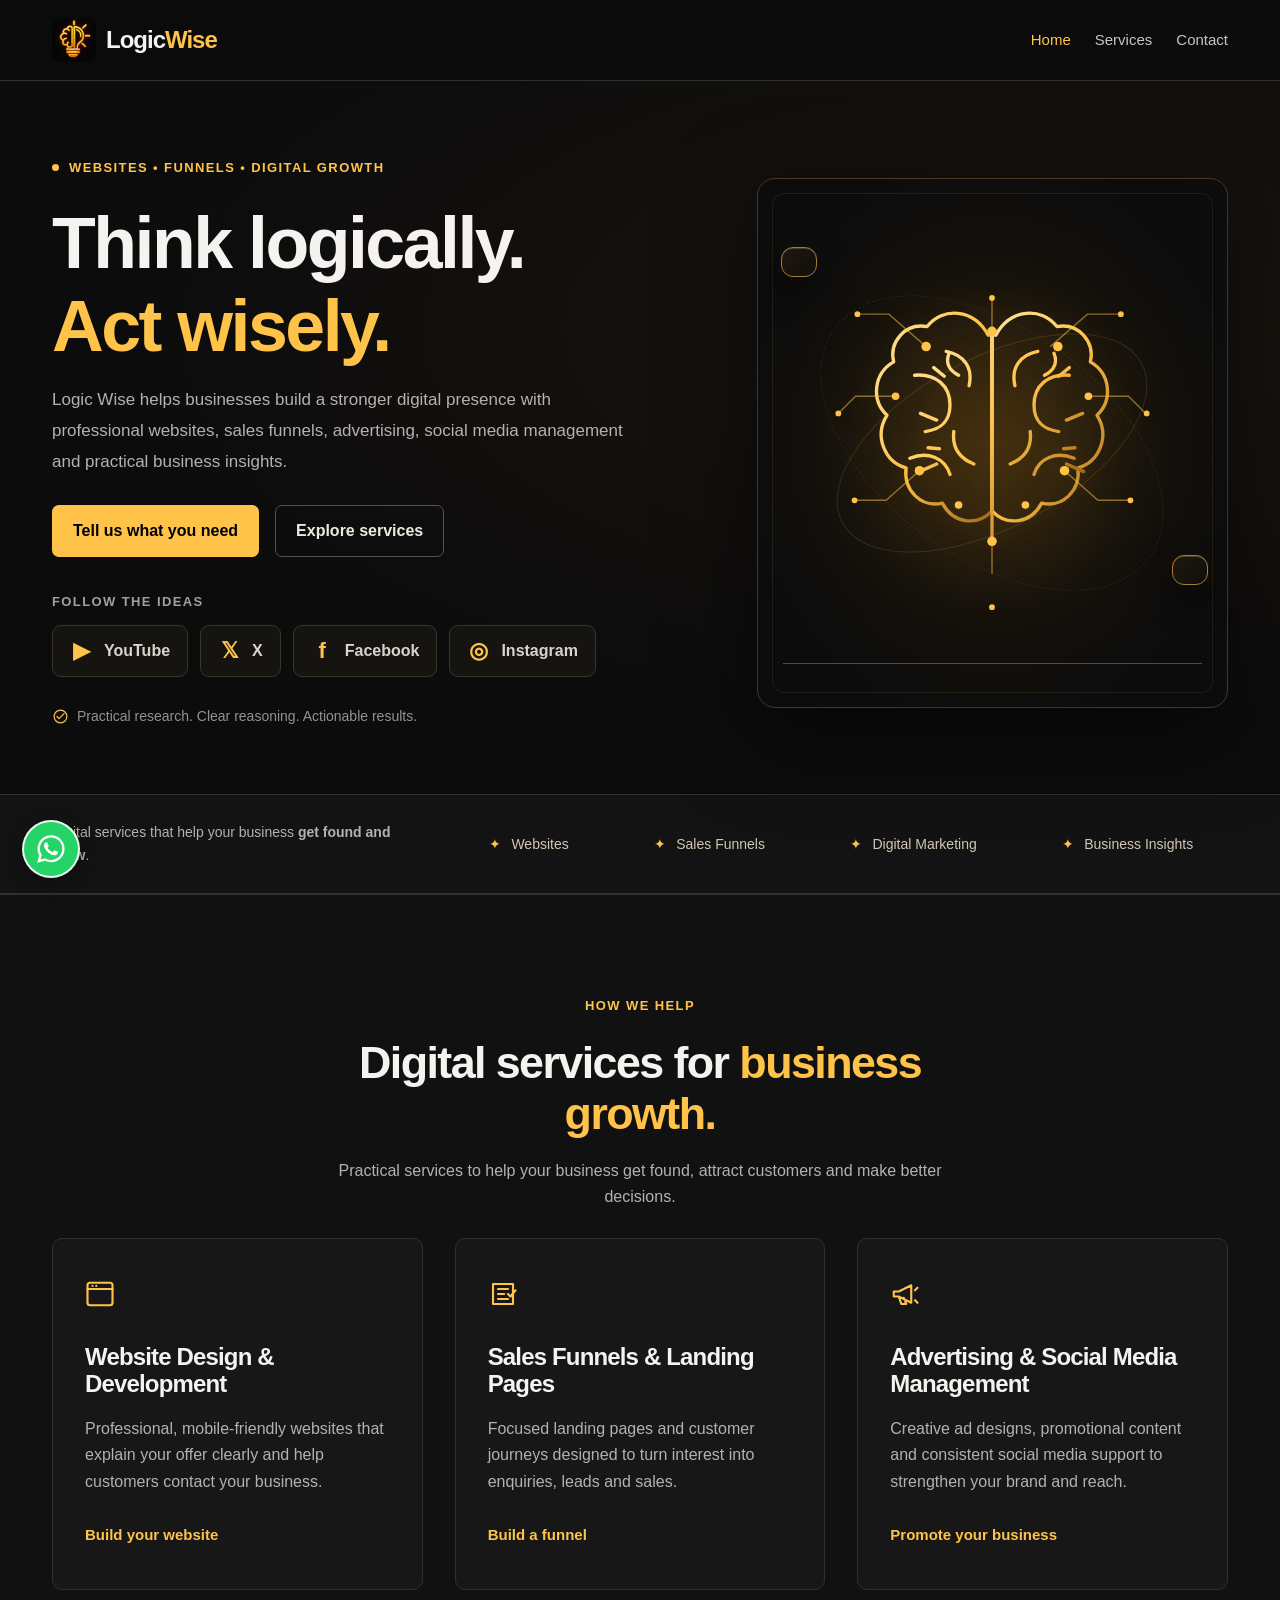
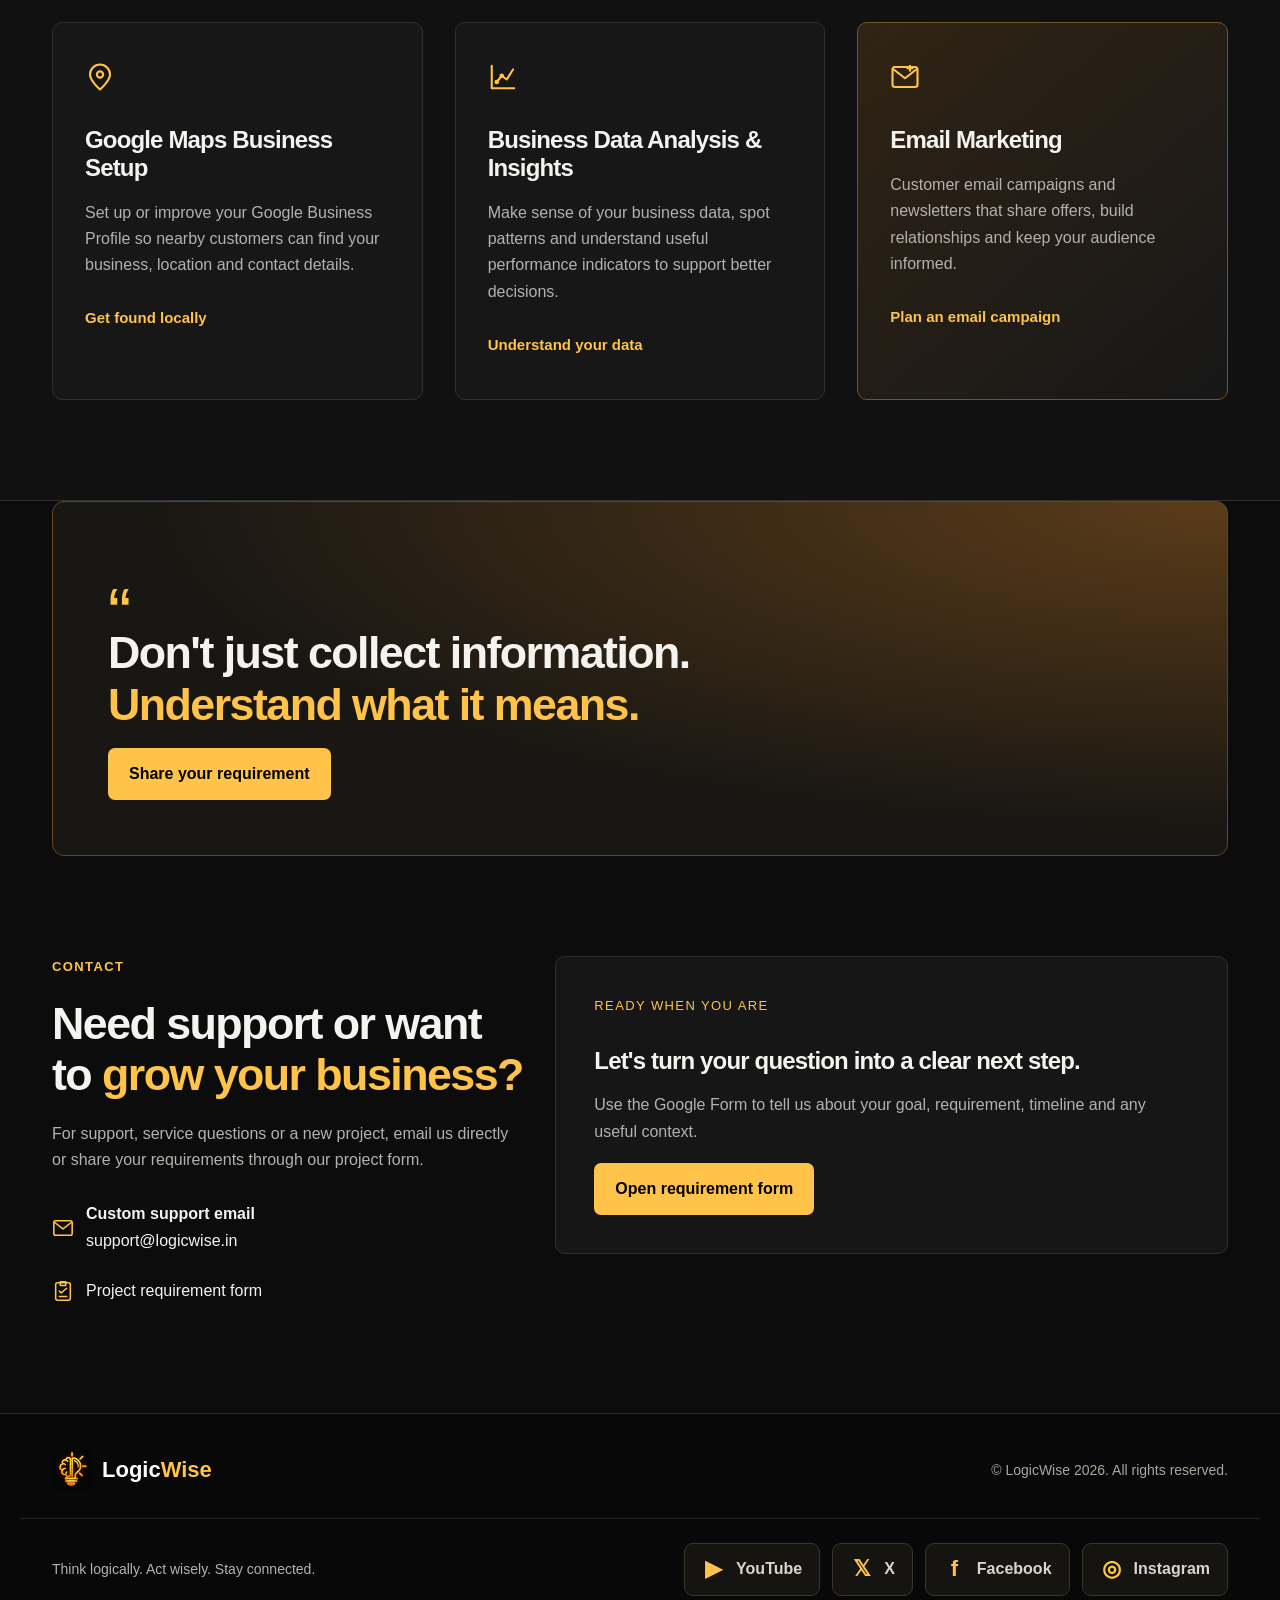
==== commit 4be4075a: "Remove Account / Create Account navigation button" ====
--- a/index.html
+++ b/index.html
@@ -31,7 +31,6 @@
           <li class="nav-item"><a class="nav-link active" href="#hero">Home</a></li>
           <li class="nav-item"><a class="nav-link" href="#services">Services</a></li>
 <li class="nav-item"><a class="nav-link" href="#contact">Contact</a></li>
-          <li class="nav-item ms-lg-2"><button class="btn btn-primary rounded-pill px-4 account-button" id="google-account-btn" type="button" aria-label="Create an account or continue with Google"><svg aria-hidden="true" viewBox="0 0 48 48" width="18" height="18"><path fill="#EA4335" d="M24 9.5c3.54 0 6.71 1.22 9.21 3.6l6.85-6.85C35.9 2.38 30.47 0 24 0 14.62 0 6.51 5.38 2.06 13.24l7.98 6.19C11.93 13.72 17.48 9.5 24 9.5Z"/><path fill="#4285F4" d="M46.98 24.55c0-1.57-.15-3.09-.38-4.55H24v9.02h12.94c-.58 2.96-2.26 5.48-4.74 7.18l7.66 5.94c4.47-4.13 7.12-10.2 7.12-17.59Z"/><path fill="#FBBC05" d="M10.04 28.57A14.4 14.4 0 0 1 9.25 24c0-1.58.27-3.11.76-4.57l-7.98-6.19A23.9 23.9 0 0 0 0 24c0 3.87.93 7.54 2.57 10.76l7.47-6.19Z"/><path fill="#34A853" d="M24 48c6.47 0 11.91-2.13 15.87-5.86l-7.66-5.94c-2.13 1.43-4.85 2.28-8.21 2.28-6.52 0-12.07-4.22-13.96-9.93l-7.98 6.19C6.51 42.62 14.62 48 24 48Z"/></svg><span>Create Account</span></button></li>
         </ul>
       </div>
     </div>
@@ -132,7 +131,6 @@
 
 
 <a class="whatsapp-float" href="https://wa.me/917599369519?text=Hello%20Logic%20Wise%2C%20I%20would%20like%20to%20know%20more%20about%20your%20services." target="_blank" rel="noopener noreferrer" aria-label="Contact Logic Wise on WhatsApp" title="Chat on WhatsApp"><svg aria-hidden="true" viewBox="0 0 32 32" focusable="false"><path fill="currentColor" d="M16.04 3C9.01 3 3.3 8.71 3.3 15.74c0 2.24.59 4.34 1.62 6.16L3 29l7.28-1.91a12.65 12.65 0 0 0 5.76 1.39h.01c7.03 0 12.74-5.71 12.74-12.74S23.07 3 16.04 3zm0 23.3h-.01c-1.8 0-3.56-.48-5.1-1.4l-.37-.22-4.32 1.13 1.15-4.21-.24-.39a10.6 10.6 0 0 1-1.63-5.47c0-5.82 4.74-10.56 10.57-10.56 2.82 0 5.47 1.1 7.46 3.09a10.5 10.5 0 0 1 3.1 7.47c0 5.82-4.74 10.56-10.56 10.56zm5.8-7.91c-.32-.16-1.9-.94-2.2-1.05-.3-.11-.51-.16-.72.16-.22.32-.83 1.05-1.02 1.27-.19.21-.38.24-.7.08-.32-.16-1.35-.5-2.57-1.6-.95-.84-1.6-1.88-1.79-2.2-.19-.32-.02-.49.14-.65.14-.14.32-.38.48-.57.16-.19.21-.32.32-.54.11-.21.05-.4-.03-.56-.08-.16-.72-1.74-.99-2.38-.26-.62-.53-.54-.72-.55h-.62c-.21 0-.56.08-.85.4-.29.32-1.12 1.1-1.12 2.68s1.15 3.11 1.31 3.33c.16.21 2.27 3.47 5.5 4.86.77.33 1.37.53 1.84.68.77.25 1.47.21 2.02.13.62-.09 1.9-.78 2.17-1.53.27-.75.27-1.4.19-1.53-.08-.13-.29-.21-.61-.37z"/></svg></a>
-<script type="module" src="assets/js/auth.js?v=20261029-google-account"></script>
 <script src="assets/js/main.js" defer></script>
 </body>
 </html>
--- a/assets/css/style.css
+++ b/assets/css/style.css
@@ -903,7 +903,7 @@
 /* Floating WhatsApp contact button */
 .whatsapp-float {
   position: fixed;
-  right: 22px;
+  left: 22px;
   bottom: 22px;
   z-index: 9999;
   display: flex;
@@ -931,5 +931,12 @@
 .whatsapp-float span { display: block; }
 .whatsapp-float svg { display: block; width: 34px; height: 34px; flex: 0 0 auto; }
 @media (max-width: 600px) {
-  .whatsapp-float { right: 15px; bottom: 15px; width: 54px; height: 54px; }
-}
+  .whatsapp-float { left: 15px; bottom: 15px; width: 54px; height: 54px; }
+}
+
+
+/* Google account action in the navigation */
+.account-button { cursor:pointer; display:inline-flex; align-items:center; justify-content:center; gap:9px; white-space:nowrap; }
+.account-button svg { display:block; flex:0 0 18px; width:18px; height:18px; }
+.account-button:disabled { opacity:.75; cursor:wait; }
+@media(max-width:991px) { .navbar-nav .account-button { width:100%; } }
